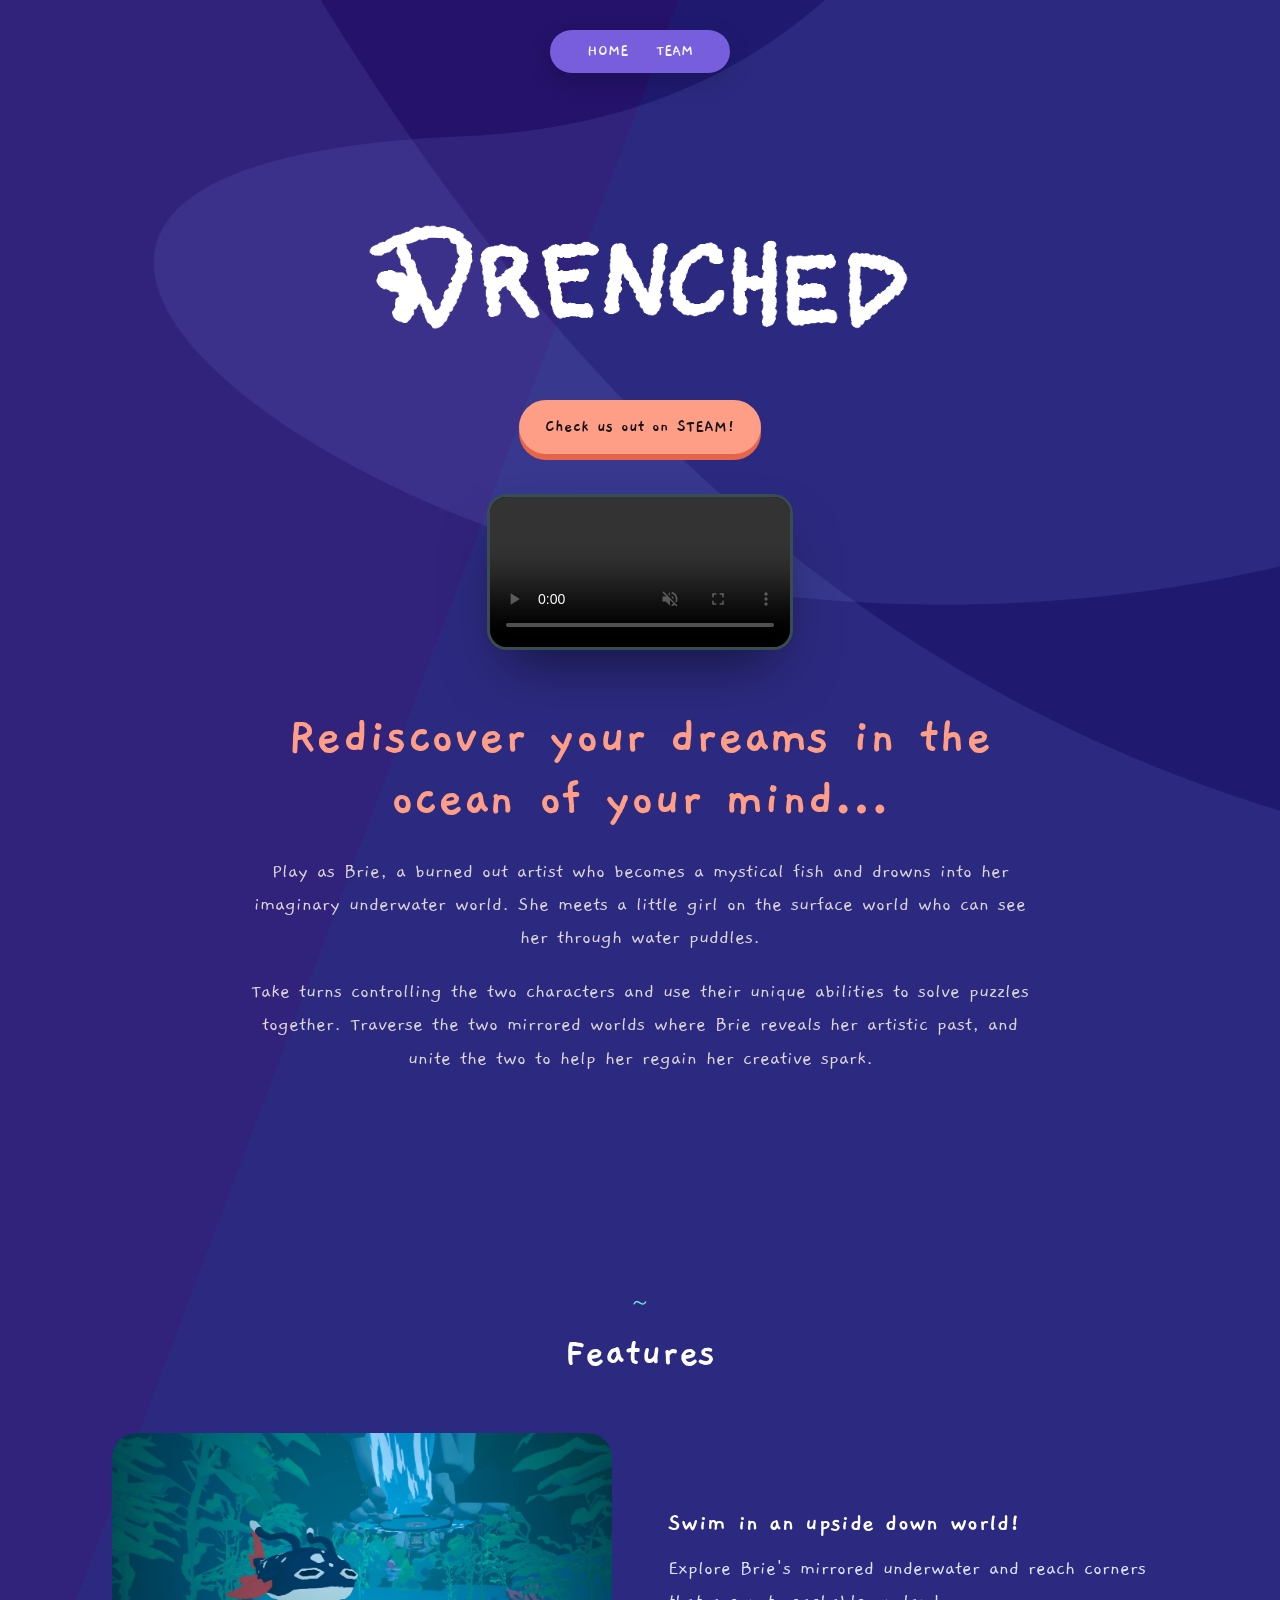
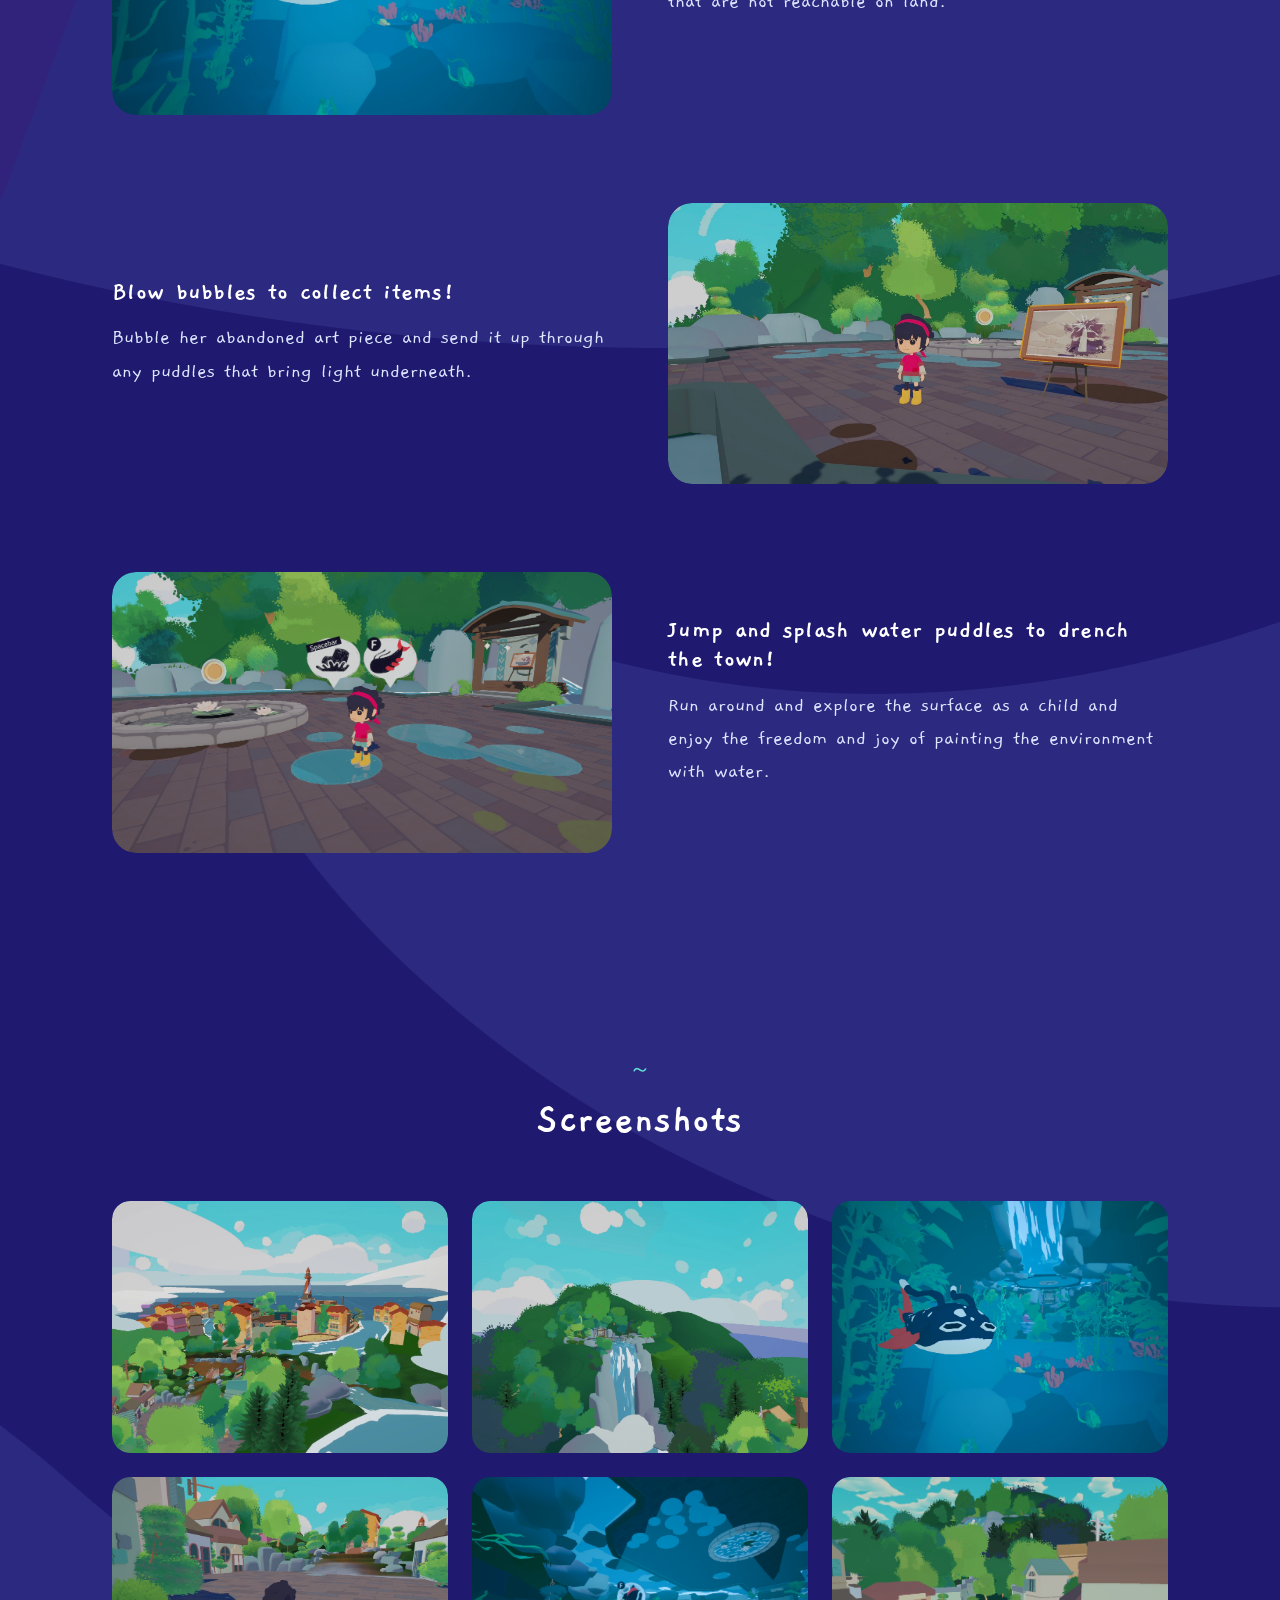
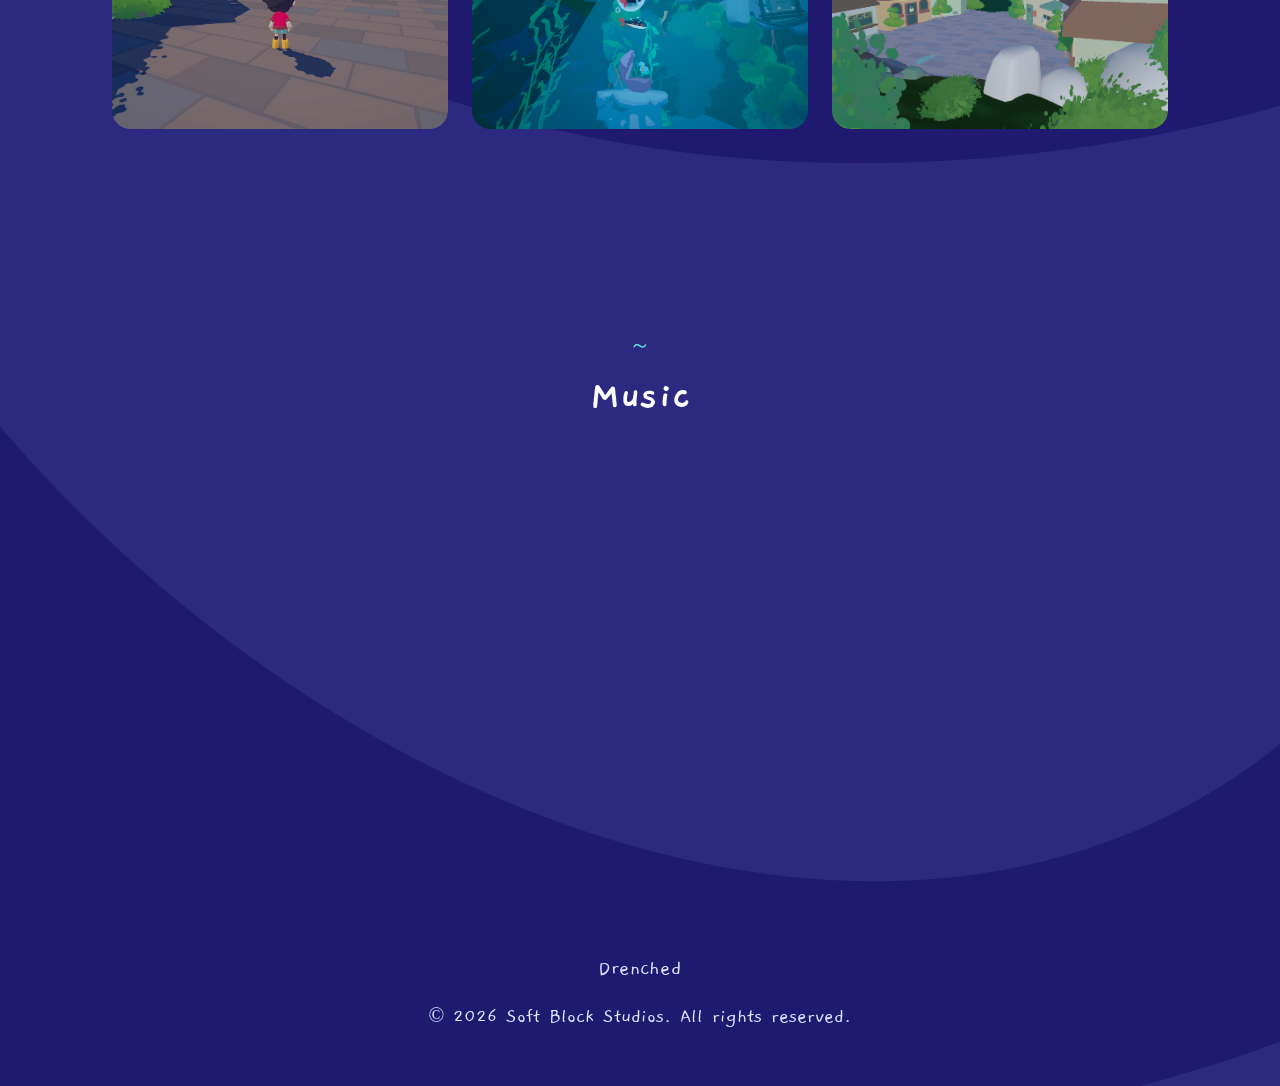
==== index.html @ eaff07c7 "website_content" ====
<!DOCTYPE html>
<html lang="en">
<head>
<meta charset="UTF-8">
<meta name="viewport" content="width=device-width, initial-scale=1.0">
<title>Drenched — Rediscover your dreams<br>in the ocean of your mind</title>
<meta name="description" content="Play as Brie, a burned out artist who becomes a mystical fish and drowns into her imaginary underwater world.">
<link rel="preconnect" href="https://fonts.googleapis.com">
<link rel="preconnect" href="https://fonts.gstatic.com" crossorigin>
<link href="https://fonts.googleapis.com/css2?family=Gaegu:wght@400;700&display=swap" rel="stylesheet">
<link rel="stylesheet" href="styles.css">

</head>
<body>

<nav class="nav">
  <div class="wrap">
    <ul class="nav-links">
      <li><a href="#top">HOME</a></li>
      <li><a href="meet-the-team.html">TEAM</a></li>
    </ul>
  </div>
</nav>

<header class="hero" id="top">

  <div class="wrap">
    <div class="hero-logo-wrap">
      <img class="hero-logo" src="img/HiResTitle.PNG" alt="Drenched game logo">
    </div>
    <div class="wishlist-banner">
      <a href="https://store.steampowered.com/app/4597820/DRENCHED/" target="_blank" rel="noopener">Check us out on STEAM!</a>
      <!-- ^ replace href with your real Steam page link -->
    </div>

    <div class="hero-video">
      <div class="ratio">
      <video width="640" height="360" controls autoplay muted loop playsinline>
  <source src="assets/Drenched_Release Trailer.mp4" type="video/mp4">
  Your browser does not support the video tag.
</video>
      </div>
    </div>

    <div class="hero-copy reveal">
      <h1>Rediscover your dreams in the ocean of your mind…</h1>
      <p>Play as Brie, a burned out artist who becomes a mystical fish and drowns into her imaginary underwater world. She meets a little girl on the surface world who can see her through water puddles.</p>
      <p>Take turns controlling the two characters and use their unique abilities to solve puzzles together. Traverse the two mirrored worlds where Brie reveals her artistic past, and unite the two to help her regain her creative spark.</p>
    </div>
  </div>

<section class="section" id="features">
  <div class="wrap">
    <div class="section-head reveal">
      <span class="eyebrow">～</span>
      <h2>Features</h2>
    </div>

    <div class="feature-row reveal">
      <div class="feature-media">
        <div class="img-placeholder">
          <img class="ph-inner" src="Website Materials-20260719T050109Z-1-001/Website Materials/In game screenshots/4.png" alt="Feature image">
        </div>
      </div>
      <div class="feature-copy">
        <h3>Swim in an upside down world!</h3>
        <p>Explore Brie's mirrored underwater and reach corners that are not reachable on land.</p>
      </div>
    </div>

    <div class="feature-row reverse reveal">
      <div class="feature-media">
        <div class="img-placeholder">
          <img class="ph-inner" src="Website Materials-20260719T050109Z-1-001/Website Materials/In game screenshots/9.jpg" alt="Feature image">
        </div>
      </div>
      <div class="feature-copy">
        <h3>Blow bubbles to collect items!</h3>
        <p>Bubble her abandoned art piece and send it up through any puddles that bring light underneath.</p>
      </div>
    </div>

    <div class="feature-row reveal">
      <div class="feature-media">
        <div class="img-placeholder">
 <img class="ph-inner" src="Website Materials-20260719T050109Z-1-001/Website Materials/In game screenshots/1.png" alt="Feature image">        </div>
      </div>
      <div class="feature-copy">
        <h3>Jump and splash water puddles to drench the town!</h3>
        <p>Run around and explore the surface as a child and enjoy the freedom and joy of painting the environment with water.</p>
      </div>
    </div>
  </div>
</section>

<section class="section" id="screenshots">
  <div class="wrap">
    <div class="section-head reveal">
      <span class="eyebrow">～</span>
      <h2>Screenshots</h2>
    </div>
    <div class="screens-grid reveal">
      <div class="img-placeholder"><img class="ph-inner gallery-image" src="Website Materials-20260719T050109Z-1-001/Website Materials/In game screenshots/2.png" alt="Screenshot 2"></div>
      <div class="img-placeholder"><img class="ph-inner gallery-image" src="Website Materials-20260719T050109Z-1-001/Website Materials/In game screenshots/3.png" alt="Screenshot 3"></div>
      <div class="img-placeholder"><img class="ph-inner gallery-image" src="Website Materials-20260719T050109Z-1-001/Website Materials/In game screenshots/4.png" alt="Screenshot 4"></div>
      <div class="img-placeholder"><img class="ph-inner gallery-image" src="Website Materials-20260719T050109Z-1-001/Website Materials/In game screenshots/5.png" alt="Screenshot 5"></div>
      <div class="img-placeholder"><img class="ph-inner gallery-image" src="Website Materials-20260719T050109Z-1-001/Website Materials/In game screenshots/6.png" alt="Screenshot 6"></div>
      <div class="img-placeholder"><img class="ph-inner gallery-image" src="Website Materials-20260719T050109Z-1-001/Website Materials/In game screenshots/7.png" alt="Screenshot 7"></div>
    </div>
  </div>
</section>

<div class="lightbox" id="imageLightbox" aria-hidden="true">
  <button class="lightbox-close" type="button" aria-label="Close image">×</button>
  <img class="lightbox-image" src="" alt="Expanded screenshot">
</div>

<section class="section" id="soundtrack">
  <div class="wrap">
    <div class="section-head reveal">
      <span class="eyebrow">～</span>
      <h2>Music</h2>
    </div>
    <div class="soundtrack-panel reveal">
      <div class="img-placeholder square">
        <div class="ph-inner"><img src="Website Materials-20260719T050109Z-1-001/Website Materials/stickerpack/IMG_7873.png" alt="Album cover"><span class="big"></span>Album art, 1000×1000</div>
      </div>
      <div class="soundtrack-copy">
        <h2>CHECK OUT OUR SOUNDTRACK!</h2>
        <a class="spotify-btn" href="https://open.spotify.com/album/168zJeSKOXk22PuMusJSa4?si=m4JNabL_SpmZz2RS5-eA0Q" target="_blank" rel="noopener">▶ Listen on Spotify</a>
        <!-- replace href with your real Spotify/Bandcamp link -->
      </div>
    </div>
  </div>
</section>

<!-- <section class="section" id="updates">
  <div class="wrap">
    <div class="section-head reveal">
      <span class="eyebrow">～</span>
      <h2>Updates &amp; DLC</h2>
    </div>
    <div class="updates-empty reveal">
      <span class="display">More to come!</span>
      No additional content has been announced yet — check back here for DLC news and updates as they're released.
    </div>
  </div>
</section> -->

<footer>
  <div class="wrap">
    <span class="nav-logo">Drenched</span>
    <p>© <span id="year"></span> Soft Block Studios. All rights reserved.</p>
  </div>
</footer>

<script>
document.getElementById('year').textContent = new Date().getFullYear();

const nav = document.querySelector('.nav');
const updateNavOpacity = () => {
  if (!nav) return;
  nav.classList.toggle('is-scrolled', window.scrollY > 0);
};

updateNavOpacity();
window.addEventListener('scroll', updateNavOpacity, { passive: true });

const revealEls = document.querySelectorAll('.reveal');
const io = new IntersectionObserver((entries) => {
  entries.forEach(entry => {
    if (entry.isIntersecting) {
      entry.target.classList.add('is-visible');
      io.unobserve(entry.target);
    }
  });
}, { threshold: 0.15 });
revealEls.forEach(el => io.observe(el));

const galleryImages = document.querySelectorAll('.gallery-image');
const lightbox = document.getElementById('imageLightbox');
const lightboxImage = document.querySelector('.lightbox-image');
const closeButton = document.querySelector('.lightbox-close');

const openLightbox = (src, alt) => {
  if (!lightbox || !lightboxImage) return;
  lightboxImage.src = src;
  lightboxImage.alt = alt;
  lightbox.classList.add('is-open');
  lightbox.setAttribute('aria-hidden', 'false');
};

const closeLightbox = () => {
  if (!lightbox || !lightboxImage) return;
  lightbox.classList.remove('is-open');
  lightbox.setAttribute('aria-hidden', 'true');
  lightboxImage.src = '';
};

galleryImages.forEach((image) => {
  image.addEventListener('click', () => openLightbox(image.src, image.alt));
});

closeButton?.addEventListener('click', closeLightbox);
lightbox?.addEventListener('click', (event) => {
  if (event.target === lightbox) closeLightbox();
});
document.addEventListener('keydown', (event) => {
  if (event.key === 'Escape' && lightbox?.classList.contains('is-open')) {
    closeLightbox();
  }
});
</script>

</body>
</html>
---- styles.css ----
:root {
  --bg: #25126A;
  --ink: #F7F5FF;
  --deep: #FFFFFF;
  --teal: #67E2D7;
  --aqua-light: #C6E9E4;
  --foam: #25126A;
  --coral: #ff9e86;
  --coral-dark: #E5644A;
  --muted: #DCE6FF;
  --panel: rgba(255, 255, 255, 0.08);
  --font-display: 'Gaegu', cursive;
  --font-body: 'Gaegu', cursive;
  --max-w: 1120px;
}

* { box-sizing: border-box; }
html { scroll-behavior: smooth; }
body {
  margin: 0;
  background-color: var(--bg);
  background-image: url('img/drenched_bg.png');
  background-repeat: no-repeat;
  background-position: center -1095px;
  background-size: auto;
  background-attachment: scroll;
  color: var(--ink);
  font-family: var(--font-body);
  font-size: 18px;
  line-height: 1.6;
  overflow-x: hidden;
}
h1, h2, h3, .display {
  font-family: var(--font-display);
  font-weight: 700;
  line-height: 1.15;
  margin: 0;
  letter-spacing: 0.3px;
  color: var(--coral);
}
p {
  font-family: var(--font-body);
  font-size: 1.3rem;
  font-weight: 400;
  margin: 0 0 1em;
}
a { color: inherit; }
img { max-width: 100%; display: block; }
.wrap {
  max-width: var(--max-w);
  margin: 0 auto;
  padding: 0 32px;
}
.eyebrow {
  display: inline-flex;
  align-items: center;
  gap: 8px;
  font-family: var(--font-display);
  font-size: 1.4rem;
  color: var(--teal);
  margin-bottom: 8px;
}
.eyebrow svg { width: 22px; height: 22px; }

a:focus-visible, button:focus-visible {
  outline: 3px solid var(--coral);
  outline-offset: 3px;
}

.nav {
  position: sticky;
  top: 0;
  z-index: 50;
  padding-top: 30px;
  padding-bottom: 12px;
  opacity: 1;
  transition: opacity 0.2s ease;
}
.nav .wrap {
  width: fit-content;
  max-width: 30%;
  min-width: 180px;
  display: flex;
  align-items: center;
  justify-content: center;
  padding: 8px 35px;
  background: rgba(136, 107, 240, 0.85);
  backdrop-filter: blur(6px);
  border-radius: 999px;
  box-shadow: 0 8px 24px rgba(0, 0, 0, 0.18);
  margin: 0 auto;
  transition: opacity 0.2s ease;
}
.nav:hover,
.nav:focus-within,
.nav .wrap:hover,
.nav .wrap:focus-within,
.nav.is-scrolled:hover,
.nav.is-scrolled:focus-within,
.nav.is-scrolled:hover .wrap,
.nav.is-scrolled:focus-within .wrap {
  opacity: 1;
}
.nav.is-scrolled {
  opacity: 0.5;
}
.nav.is-scrolled .wrap {
  opacity: 0.5;
}
@media (min-width: 1200px) {
  .nav {
    padding-top: 30px;
  }
}
.nav-logo {
  font-family: var(--font-display);
  font-size: 1.6rem;
  color: var(--deep);
  text-decoration: none;
}
.nav-links {
  display: flex;
  gap: 28px;
  list-style: none;
  margin: 0;
  padding: 0;
  font-size: 1.05rem;
  font-weight: 700;
}
.nav-links a { text-decoration: none; color: var(--ink); position: relative; font-weight: 700; }
.nav-links a::after {
  content: '';
  position: absolute;
  left: 0; right: 0; bottom: -4px;
  height: 2px;
  background: var(--coral);
  transform: scaleX(0);
  transform-origin: left;
  transition: transform 0.25s ease;
}
.nav-links a:hover::after { transform: scaleX(1); }

.hero {
  position: relative;
  background: radial-gradient(120% 100% at 50% 0%, #3a1f79 0%, #1b0f4d 55%, var(--bg) 100%);
  color: var(--foam);
  padding: 64px 0 0;
  overflow: hidden;
}
.hero-logo-wrap {
  display: flex;
  justify-content: center;
  margin-bottom: 24px;
}
.hero-logo {
  display: block;
  width: 52vw;
  max-width: 624px;
  height: auto;
}
.wishlist-banner {
  display: flex;
  justify-content: center;
  margin-bottom: 40px;
}
.wishlist-banner a {
  display: inline-flex;
  align-items: center;
  gap: 10px;
  background: var(--coral);
  color: #17141A;
  font-family: var(--font-display);
  font-size: 1.15rem;
  font-weight: 700;
  text-decoration: none;
  padding: 12px 26px;
  border-radius: 999px;
  box-shadow: 0 6px 0 var(--coral-dark);
  transition: transform 0.15s ease, box-shadow 0.15s ease;
}
.wishlist-banner a:hover {
  transform: translateY(2px);
  box-shadow: 0 4px 0 var(--coral-dark);
}
.hero-video {
  width: fit-content;
  max-width: 100%;
  margin: 0 auto;
  border-radius: 20px;
  overflow: hidden;
  box-shadow: 0 30px 60px -20px rgba(0,0,0,0.55);
  border: 3px solid rgba(198,233,228,0.25);
  background: #06181d;
}
.hero-video .ratio {
  position: static;
  width: auto;
  max-width: 100%;
  padding-top: 0;
  background: transparent;
}
.hero-video video {
  display: block;
  width: auto;
  max-width: 100%;
  height: auto;
  background: #06181d;
}
.hero-video iframe {
  position: absolute; inset: 0; width: 100%; height: 100%; border: 0;
}
.hero-copy {
  max-width: 780px;
  margin: 56px auto 0;
  text-align: center;
  padding-bottom: 90px;
}
.hero-copy h1 {
  font-size: clamp(2.1rem, 5vw, 3.4rem);
  color: var(--coral);
  margin-bottom: 24px;
}
.hero-copy p { color: rgba(251,245,233,0.85); font-size: 1.3rem; }

.wave-divider { display: block; width: 100%; line-height: 0; }
.wave-divider svg { width: 100%; height: 90px; display: block; }

.section { padding: 100px 0; position: relative; background: transparent; }
.section-head { text-align: center; margin-bottom: 56px; }
.section-head h2 {
  font-size: clamp(1.9rem, 4vw, 2.6rem);
  color: var(--deep);
}

/* Make hero and other sections follow the same layout as .section */
.hero {
  background: transparent;
  color: var(--deep);
  padding: 100px 0 0;
}

#screenshots,
#soundtrack,
#updates {
  background: transparent;
  color: var(--deep);
}

.feature-row {
  display: grid;
  grid-template-columns: 1fr 1fr;
  gap: 56px;
  align-items: center;
  margin-bottom: 88px;
}
.feature-row:last-child { margin-bottom: 0; }
.feature-row.reverse .feature-media { order: 2; }
.feature-row.reverse .feature-copy { order: 1; }
.feature-copy h3 {
  font-size: 1.6rem;
  color: var(--deep);
  margin-bottom: 14px;
}
.feature-copy p { color: var(--muted); }

.img-placeholder {
  position: relative;
  border: 0;
  border-radius: 24px;
  background: transparent;
  aspect-ratio: 16 / 9;
  display: flex;
  align-items: center;
  justify-content: center;
  text-align: center;
  color: var(--teal);
  font-size: 0.95rem;
  padding: 0;
  overflow: hidden;
}
.img-placeholder > .ph-inner {
  display: block;
  width: 100%;
  height: 100%;
  object-fit: cover;
  object-position: center;
  padding: 0;
  border-radius: inherit;
}
.img-placeholder .ph-inner span.big {
  display: block;
  font-family: var(--font-display);
  font-size: 1.2rem;
  color: var(--deep);
  margin-bottom: 6px;
}
.img-placeholder.square { aspect-ratio: 1 / 1; }

.screens-grid {
  display: grid;
  grid-template-columns: repeat(3, minmax(0, 1fr));
  gap: 24px;
  width: min(100%, 1100px);
  margin: 0 auto;
  justify-items: center;
}
.screens-grid .img-placeholder {
  border-radius: 18px;
  width: 100%;
  aspect-ratio: 4 / 3;
  cursor: pointer;
}
.screens-grid .img-placeholder:nth-child(3n+2) { aspect-ratio: 4 / 3; }
.screens-grid .img-placeholder:hover .ph-inner {
  transform: scale(1.02);
}
.screens-grid .ph-inner {
  transition: transform 0.2s ease;
  cursor: pointer;
}

.lightbox {
  position: fixed;
  inset: 0;
  display: flex;
  align-items: center;
  justify-content: center;
  background: rgba(8, 7, 17, 0.85);
  opacity: 0;
  pointer-events: none;
  transition: opacity 0.2s ease;
  z-index: 200;
}
.lightbox.is-open {
  opacity: 1;
  pointer-events: auto;
}
.lightbox-image {
  max-width: min(92vw, 1200px);
  max-height: 90vh;
  width: auto;
  height: auto;
  border-radius: 18px;
  box-shadow: 0 30px 80px rgba(0,0,0,0.35);
  object-fit: contain;
}
.lightbox-close {
  position: absolute;
  top: 20px;
  right: 22px;
  border: 0;
  background: rgba(255,255,255,0.15);
  color: var(--deep);
  width: 42px;
  height: 42px;
  border-radius: 50%;
  font-size: 2rem;
  cursor: pointer;
}

.soundtrack {
  background: linear-gradient(180deg, rgba(20, 13, 58, 0.98), rgba(10, 8, 29, 0.98));
  color: var(--foam);
}
.soundtrack .section-head h2 { color: var(--foam); }
.soundtrack-panel {
  display: grid;
  grid-template-columns: 300px 1fr;
  gap: 40px;
  align-items: center;
  background: rgba(255,255,255,0.06);
  border: 1px solid rgba(255,255,255,0.15);
  border-radius: 24px;
  padding: 8px 32px 16px;
  max-width: 860px;
  margin: 0 auto;
}
.soundtrack-panel .img-placeholder {
  width: 100%;
  max-width: 300px;
  aspect-ratio: 1/1;
  border: 0;
  color: var(--aqua-light);
  background: transparent;
  box-shadow: none;
  display: flex;
  align-items: center;
  justify-content: center;
  overflow: hidden;
  margin: 0 auto;
}
.soundtrack-panel .img-placeholder img {
  display: block;
  width: 110%;
  height: 110%;
  max-width: 110%;
  max-height: 110%;
  object-fit: contain;
  object-position: center;
  border-radius: 18px;
  background: transparent;
  animation: album-spin 18s linear infinite;
  transform-origin: center center;
}
@keyframes album-spin {
  from { transform: rotate(0deg); }
  to { transform: rotate(360deg); }
}
.soundtrack-copy p { color: rgba(251,245,233,0.85); margin-bottom: 18px; }
.soundtrack-copy {
  display: flex;
  flex-direction: column;
  gap: 45px;
}
.spotify-btn {
  display: inline-flex;
  align-items: center;
  justify-content: center;
  gap: 8px;
  background: var(--teal);
  color: var(--foam);
  text-decoration: none;
  padding: 10px 18px;
  border-radius: 999px;
  font-family: var(--font-display);
  font-size: 1rem;
  line-height: 1.2;
  width: fit-content;
  min-width: 0;
}

.updates-empty {
  max-width: 560px;
  margin: 0 auto;
  text-align: center;
  border: 2px dashed rgba(103,226,215,0.4);
  border-radius: 24px;
  padding: 48px 32px;
  color: var(--muted);
  background: rgba(255,255,255,0.04);
}
.updates-empty .display { font-size: 1.4rem; color: var(--deep); display: block; margin-bottom: 10px; }

footer {
  background: transparent;
  color: var(--muted);
  padding: 48px 0 32px;
  text-align: center;
  font-size: 0.95rem;
}
footer .nav-logo { color: var(--muted); display: block; margin-bottom: 14px; font-size: 1.4rem; }
footer .nav-links { justify-content: center; margin-bottom: 18px; color: var(--muted); }
footer .nav-links a { color: var(--muted); }

.reveal {
  opacity: 0;
  transform: translateY(24px);
  transition: opacity 0.7s ease, transform 0.7s ease;
}
.reveal.is-visible { opacity: 1; transform: translateY(0); }

.team-page {
  background-color: var(--bg);
  background-image: url('img/drenched_bg.png');
  background-repeat: no-repeat;
  background-position: center -1095px;
  background-size: auto;
  color: var(--deep);
  min-height: 100vh;
  overflow-x: hidden;
  position: relative;
}
.crew-fish-scene {
  position: fixed;
  inset: 0;
  z-index: 0;
  pointer-events: none;
  overflow: hidden;
}
.crew-fish {
  position: absolute;
  left: 50%;
  bottom: 0;
  width: clamp(64px, 7vw, 120px);
  height: auto;
  opacity: 0;
  filter: drop-shadow(0 20px 20px rgba(0, 0, 0, 0.2));
  transform-origin: center;
  will-change: transform, opacity;
}
.fish-01, .fish-02, .fish-03, .fish-04, .fish-05, .fish-06,
.fish-07, .fish-08, .fish-09, .fish-10, .fish-11, .fish-12,
.fish-13, .fish-14, .fish-15, .fish-16, .fish-17, .fish-18,
.fish-19, .fish-20, .fish-21, .fish-22, .fish-23, .fish-24,
.fish-25, .fish-26, .fish-27, .fish-28, .fish-29, .fish-30,
.fish-31, .fish-32 {
  width: clamp(54px, 5vw, 110px);
  opacity: 0;
}
.fish-01 { left: 4%; }
.fish-02 { left: 12%; }
.fish-03 { left: 17%; }
.fish-04 { left: 24%; }
.fish-05 { left: 31%; }
.fish-06 { left: 38%; }
.fish-07 { left: 45%; }
.fish-08 { left: 52%; }
.fish-09 { left: 59%; }
.fish-10 { left: 66%; }
.fish-11 { left: 73%; }
.fish-12 { left: 80%; }
.fish-13 { left: 87%; }
.fish-14 { left: 92%; }
.fish-15 { left: 6%; }
.fish-16 { left: 19%; }
.fish-17 { left: 27%; }
.fish-18 { left: 36%; }
.fish-19 { left: 49%; }
.fish-20 { left: 63%; }
.fish-21 { left: 76%; }
.fish-22 { left: 88%; }
.fish-23 { left: 9%; }
.fish-24 { left: 21%; }
.fish-25 { left: 35%; }
.fish-26 { left: 51%; }
.fish-27 { left: 67%; }
.fish-28 { left: 82%; }
.fish-29 { left: 94%; }
.fish-30 { left: 11%; }
.fish-31 { left: 43%; }
.fish-32 { left: 73%; }
.team-main {
  position: relative;
  z-index: 1;
  text-align: center;
  padding-top: 46px;
  padding-bottom: 80px;
  max-width: 1380px;
  width: min(1380px, calc(100% - 48px));
}
.team-title {
  font-family: var(--font-display);
  font-size: 3.2rem;
  line-height: 1.1;
  margin: 0 0 15vh;
  color: var(--deep);
  font-weight: 400;
  letter-spacing: 0.03em;
}
.team-director {
  margin-bottom: 36px;
}
.team-role-label,
.team-name-block,
.team-name,
.team-role {
  font-family: var(--font-display);
  line-height: 1.2;
  margin: 0;
  font-weight: 400;
}
.team-role-label {
  font-size: calc(1.3rem * 1.3 * 1.2);
  color: var(--coral);
  margin-bottom: 7vh;
  font-weight: 700;
}
.team-name-block {
  font-size: 1.8rem;
  color: var(--deep);
}
.team-list {
  width: min(1200px, 100%);
  margin: 0 auto;
  display: grid;
  grid-template-columns: minmax(260px, 1.3fr) minmax(420px, 2.4fr);
  gap: 28px;
  align-items: start;
}
.team-list:has(.team-name-column:only-child) {
  grid-template-columns: 1fr;
}
.team-name-column,
.team-role-column {
  display: flex;
  flex-direction: column;
  gap: 14px;
}
.team-name-column {
  align-items: flex-start;
  text-align: left;
}
.team-name-column:only-child {
  width: min(100%, 720px);
  margin: 0 auto;
  align-items: center;
  text-align: center;
}
.team-role-column {
  align-items: flex-end;
  text-align: right;
}
.team-name,
.team-role {
  font-size: 1.65rem;
  overflow-wrap: anywhere;
  word-break: break-word;
}
.team-name { color: var(--deep); }
.team-role { color: rgba(255,255,255,0.9); }
.team-section {
  width: min(900px, 100%);
  margin: 0 auto 15vh;
}
@media (max-width: 900px) {
  .team-main {
    width: min(100%, calc(100% - 28px));
    padding-top: 26px;
  }
  .team-title {
    font-size: clamp(2.2rem, 9vw, 3rem);
    margin-bottom: 8vh;
  }
  .team-section {
    width: min(100%, 720px);
    margin: 0 auto 10vh;
  }
  .team-role-label {
    font-size: clamp(1.25rem, 4vw, 1.8rem);
    margin-bottom: 4vh;
  }
  .team-list {
    grid-template-columns: minmax(150px, 0.95fr) minmax(150px, 1.35fr);
    gap: 12px;
    width: 100%;
  }
  .team-name-column,
  .team-role-column {
    align-items: center;
    text-align: center;
  }
  .team-name,
  .team-role {
    font-size: clamp(0.92rem, 2.6vw, 1.22rem);
    text-align: center;
  }
}
@media (max-width: 560px) {
  .team-main {
    width: min(100%, calc(100% - 20px));
  }
  .team-title {
    margin-bottom: 6vh;
  }
  .team-role-label {
    margin-bottom: 3vh;
  }
  .team-list {
    grid-template-columns: minmax(120px, 0.9fr) minmax(120px, 1.1fr);
    gap: 10px;
  }
  .team-name-column,
  .team-role-column {
    gap: 10px;
  }
}
.team-grid {
  display: grid;
  grid-template-columns: repeat(3, 1fr);
  gap: 32px;
  margin-top: 56px;
}
.card { text-align: center; }
.avatar {
  border: 2px dashed rgba(103,226,215,0.55);
  border-radius: 50%;
  aspect-ratio: 1/1;
  display: flex;
  align-items: center;
  justify-content: center;
  color: var(--teal);
  font-size: 0.9rem;
  margin: 0 auto 14px;
  background: linear-gradient(135deg, rgba(103,226,215,0.16), rgba(255,255,255,0.08));
}
.card h3 {
  font-family: var(--font-display);
  color: var(--deep);
  margin: 0 0 4px;
  font-weight: 400;
}
.card p {
  color: var(--muted);
  font-size: 0.95rem;
  margin: 0;
}

@media (prefers-reduced-motion: reduce) {
  .reveal { opacity: 1; transform: none; transition: none; }
  html { scroll-behavior: auto; }
}

@media (max-width: 860px) {
  .feature-row, .feature-row.reverse { grid-template-columns: 1fr; }
  .feature-row.reverse .feature-media,
  .feature-row.reverse .feature-copy { order: initial; }
  .screens-grid { grid-template-columns: repeat(2, 1fr); }
  .soundtrack-panel { grid-template-columns: 1fr; text-align: center; }
  .nav-links { gap: 16px; font-size: 0.95rem; }
}
@media (max-width: 700px) {
  .team-grid { grid-template-columns: 1fr; }
}
@media (max-width: 520px) {
  .screens-grid { grid-template-columns: 1fr; }
  .section { padding: 64px 0; }
}
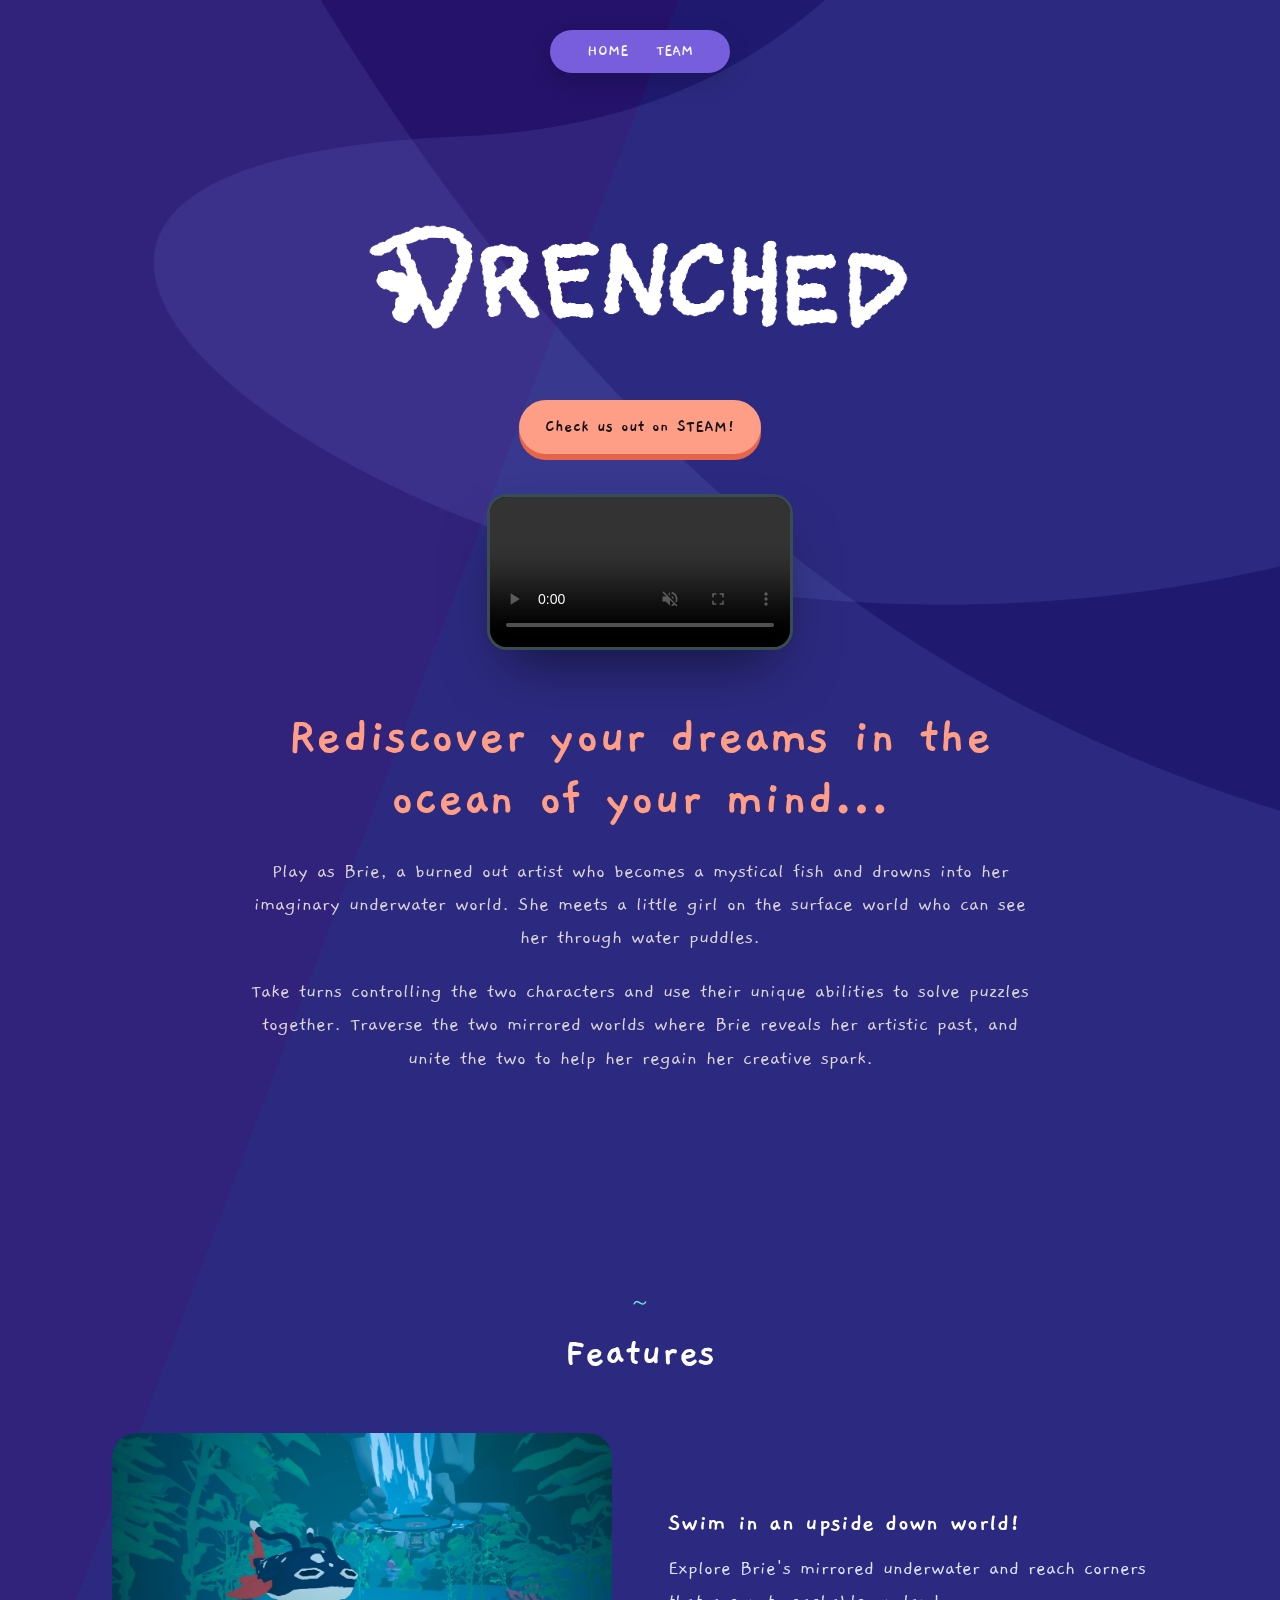
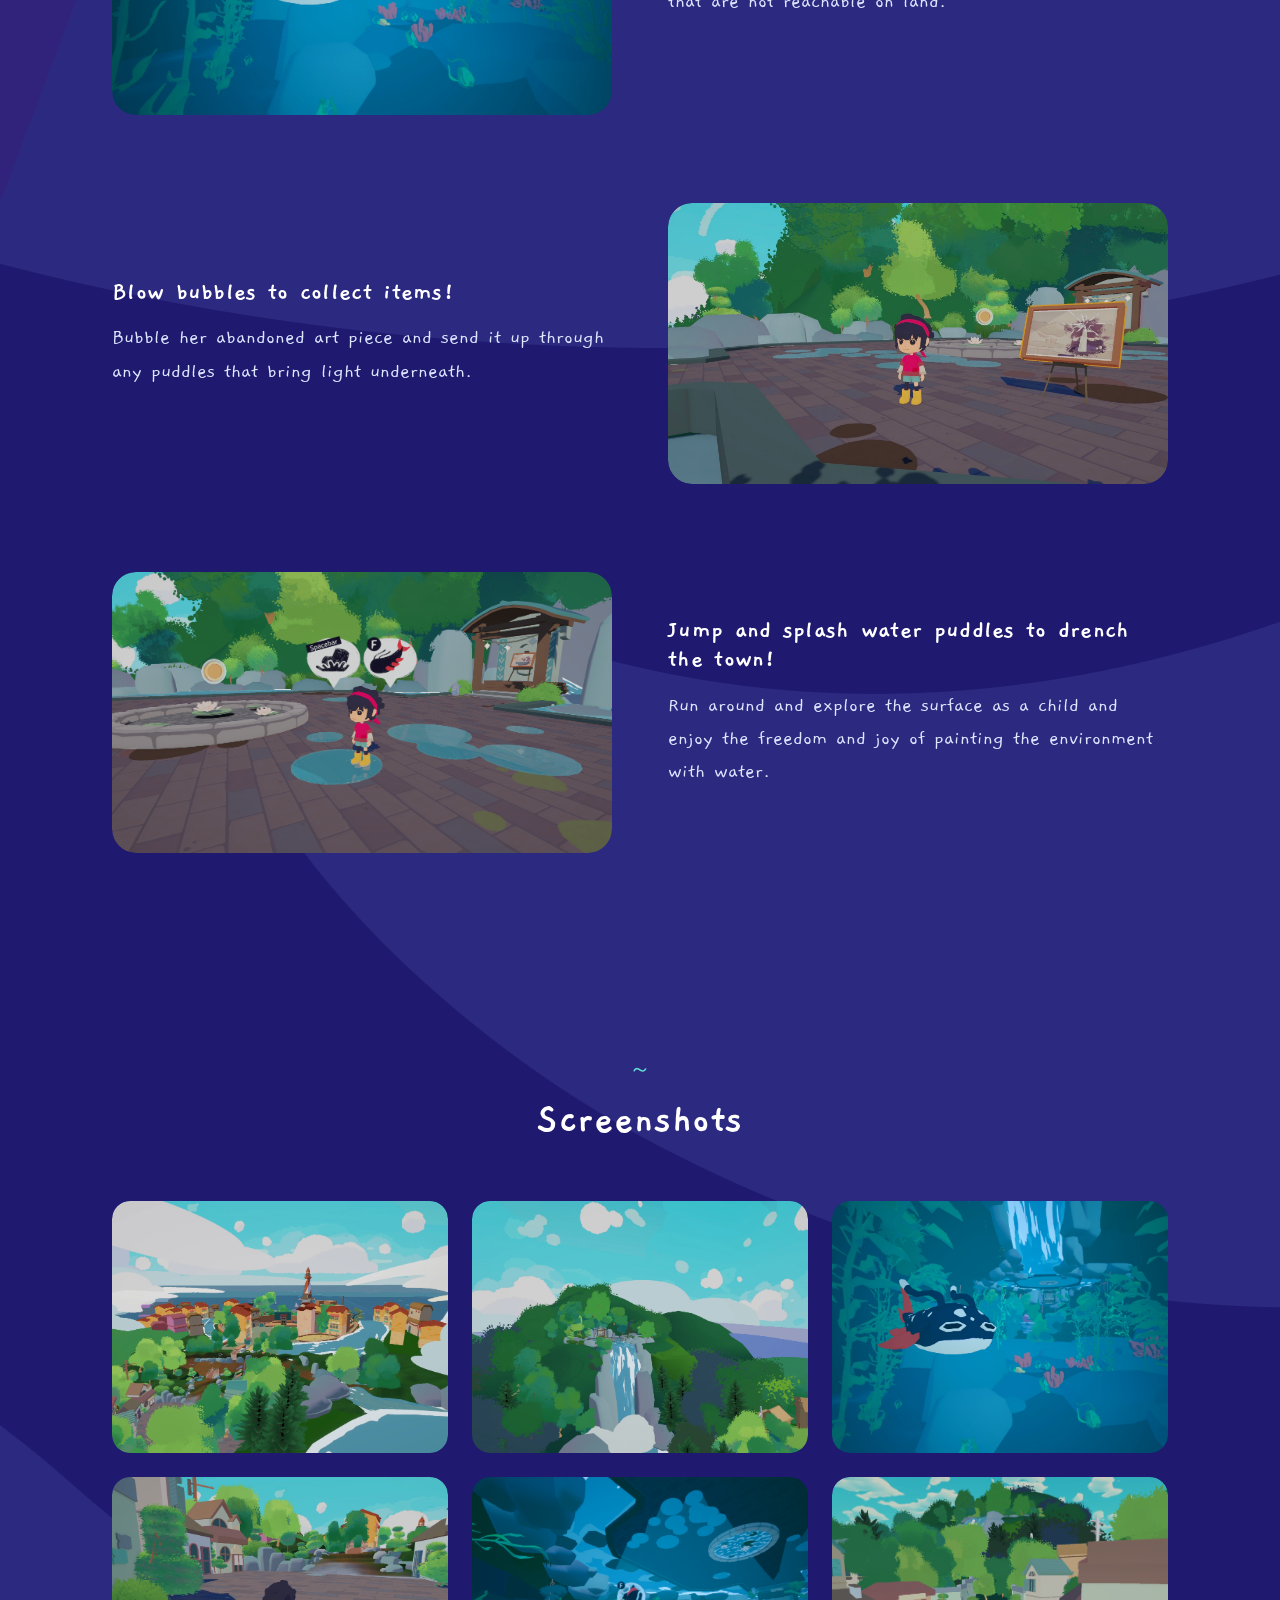
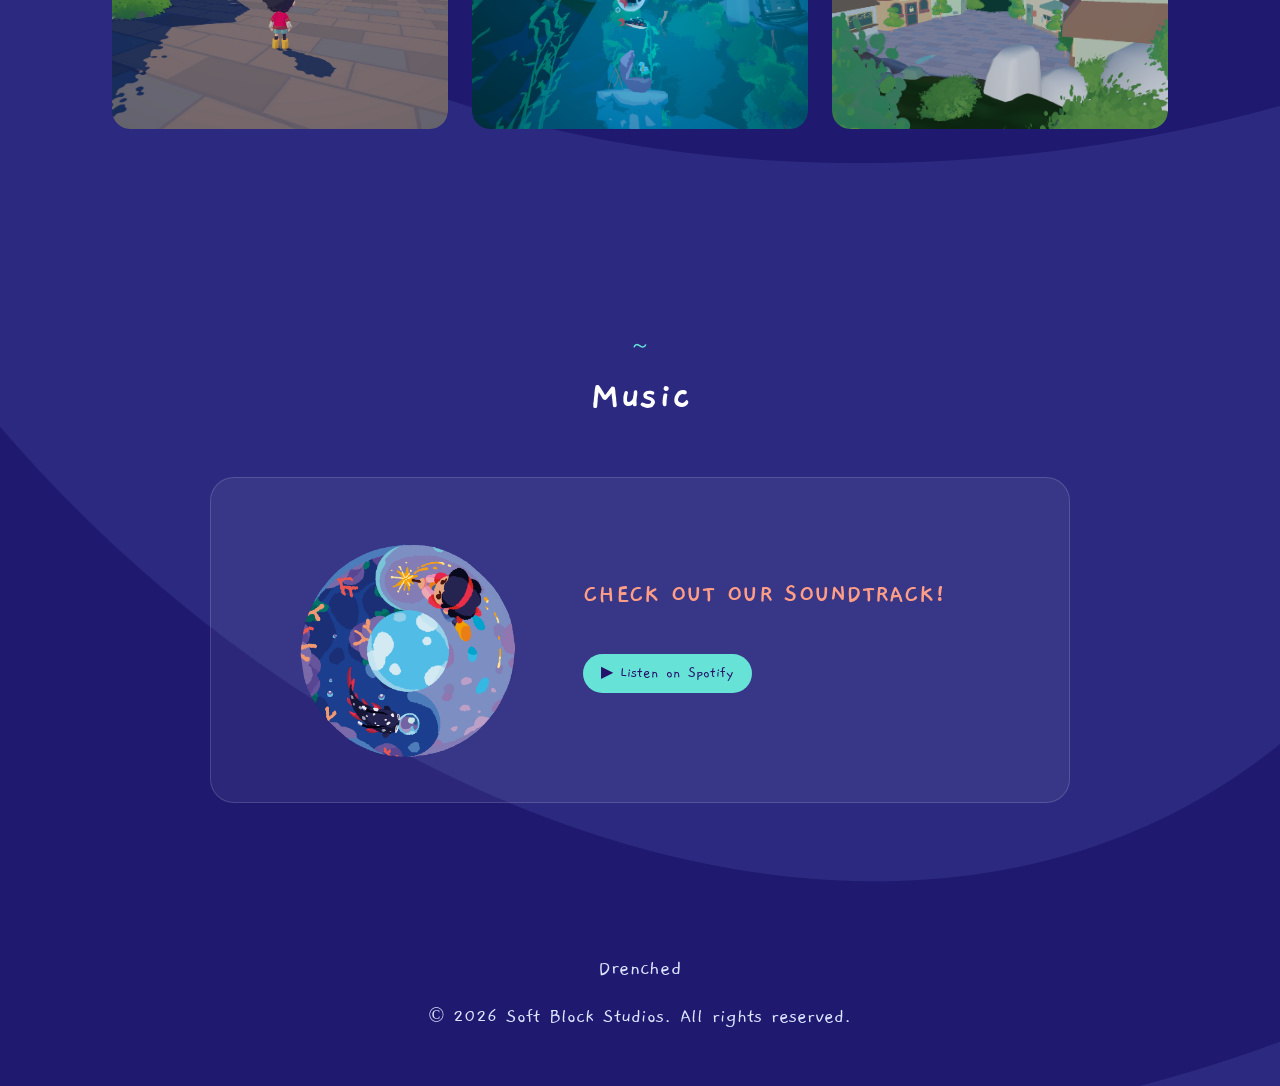
==== commit faad4723: "Update index.html" ====
--- a/index.html
+++ b/index.html
@@ -123,7 +123,7 @@
     </div>
     <div class="soundtrack-panel reveal">
       <div class="img-placeholder square">
-        <div class="ph-inner"><img src="Website Materials-20260719T050109Z-1-001/Website Materials/stickerpack/IMG_7873.png" alt="Album cover"><span class="big"></span>Album art, 1000×1000</div>
+        <div class="ph-inner"><img src="Website Materials-20260719T050109Z-1-001\Website Materials\stickerpack\IMG_7873.PNG" alt="Album cover"><span class="big"></span>Album art, 1000×1000</div>
       </div>
       <div class="soundtrack-copy">
         <h2>CHECK OUT OUR SOUNDTRACK!</h2>
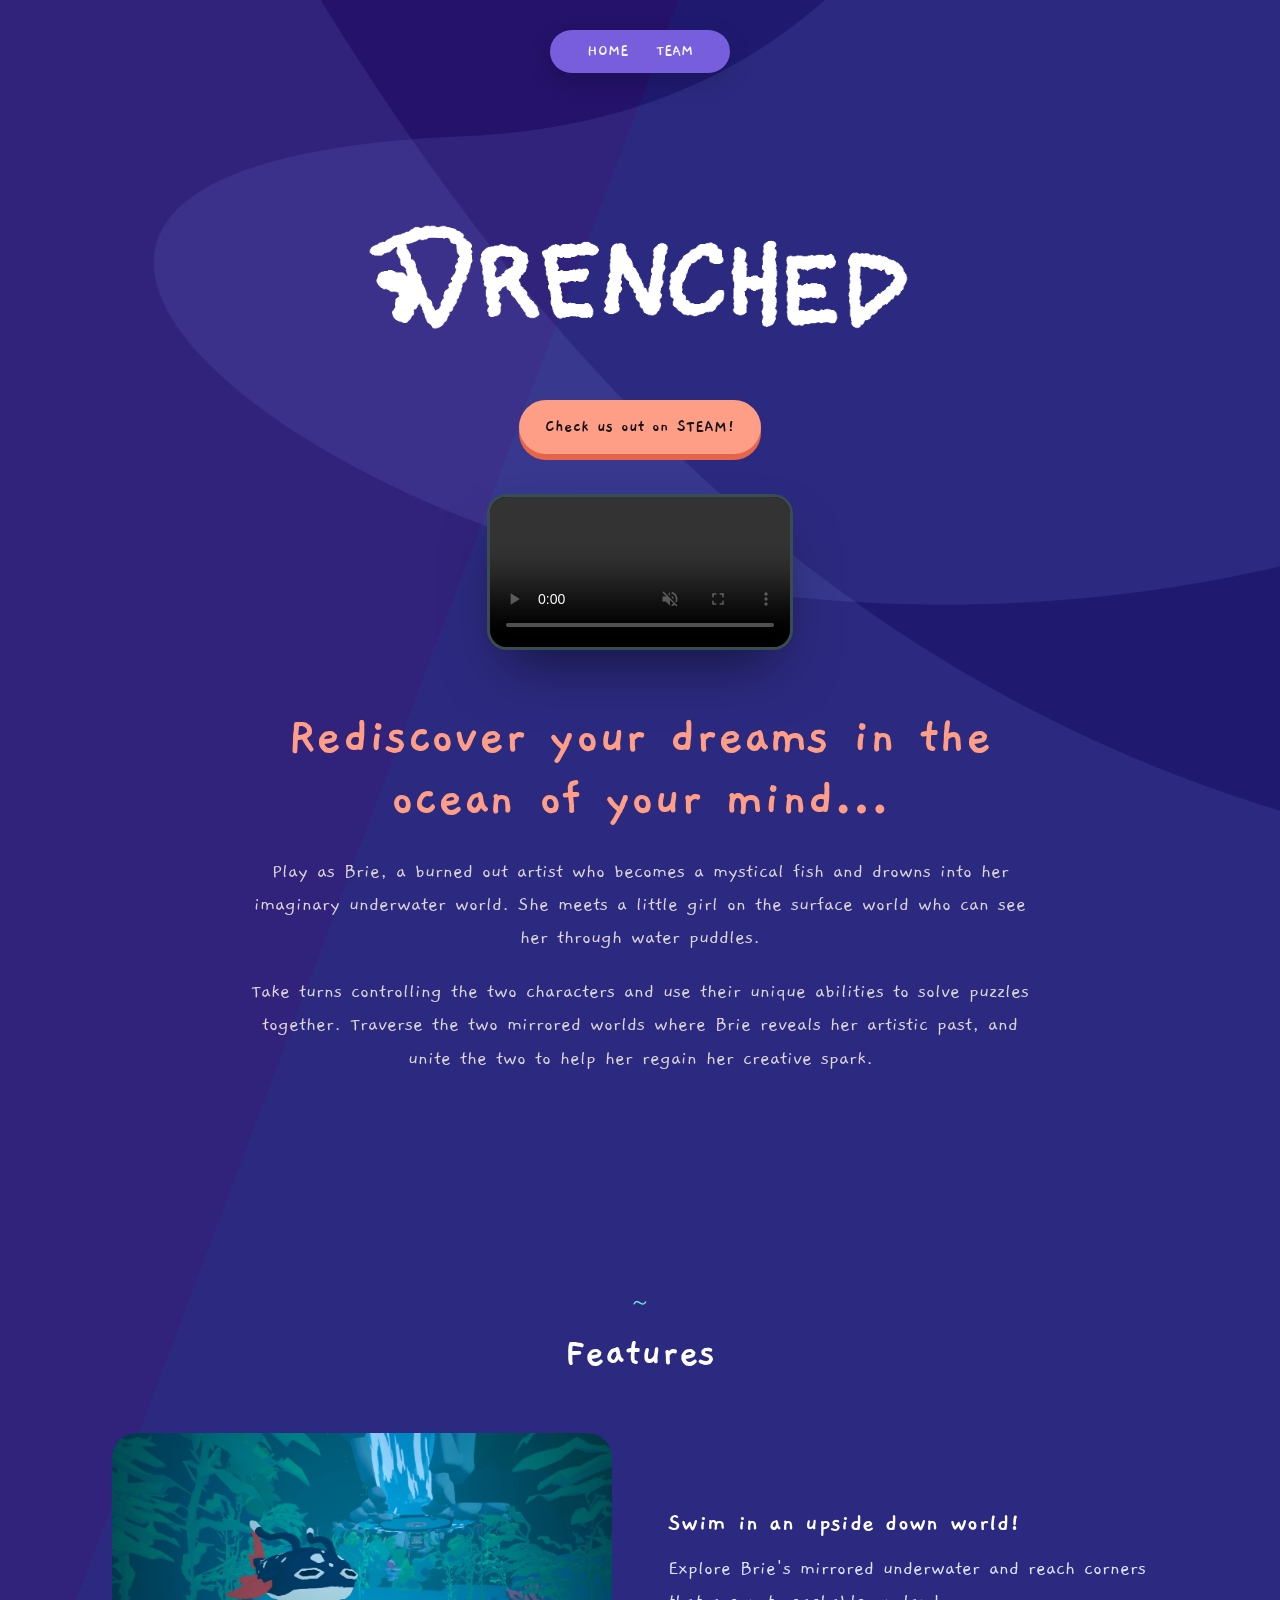
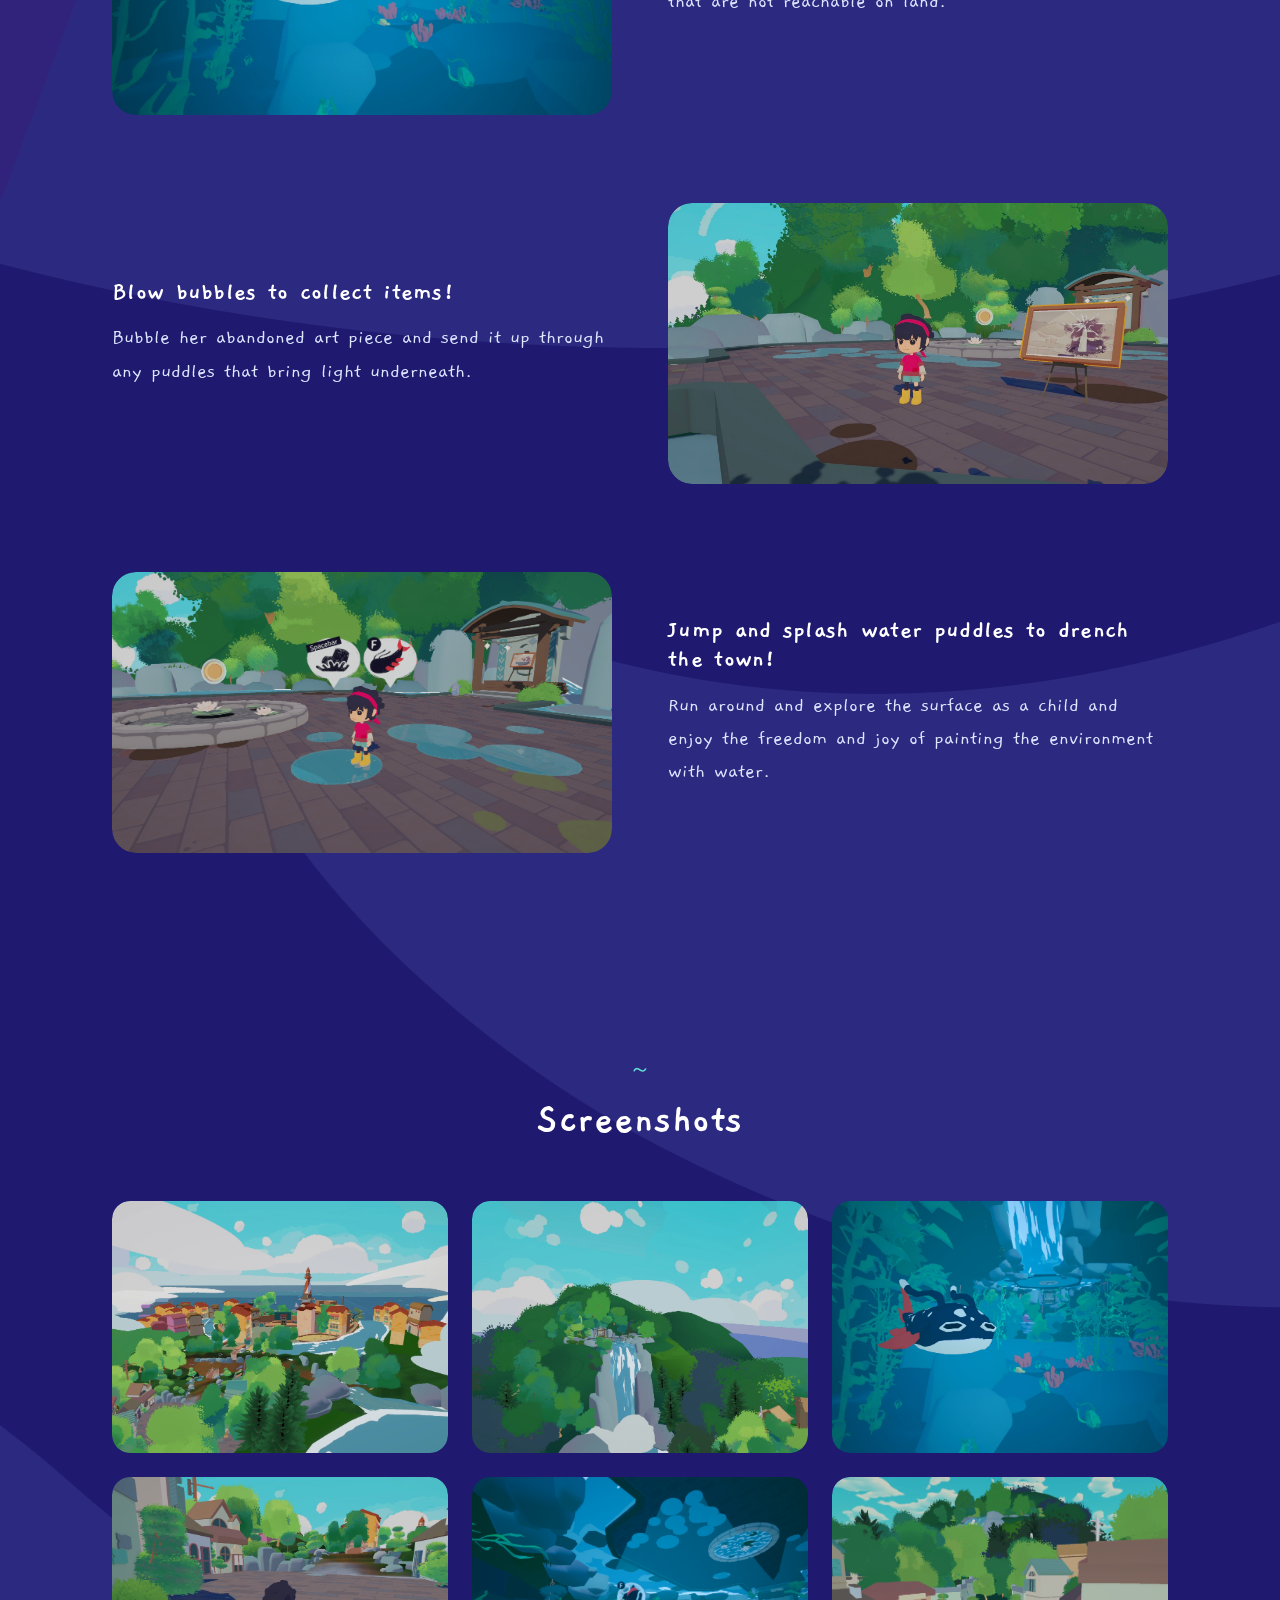
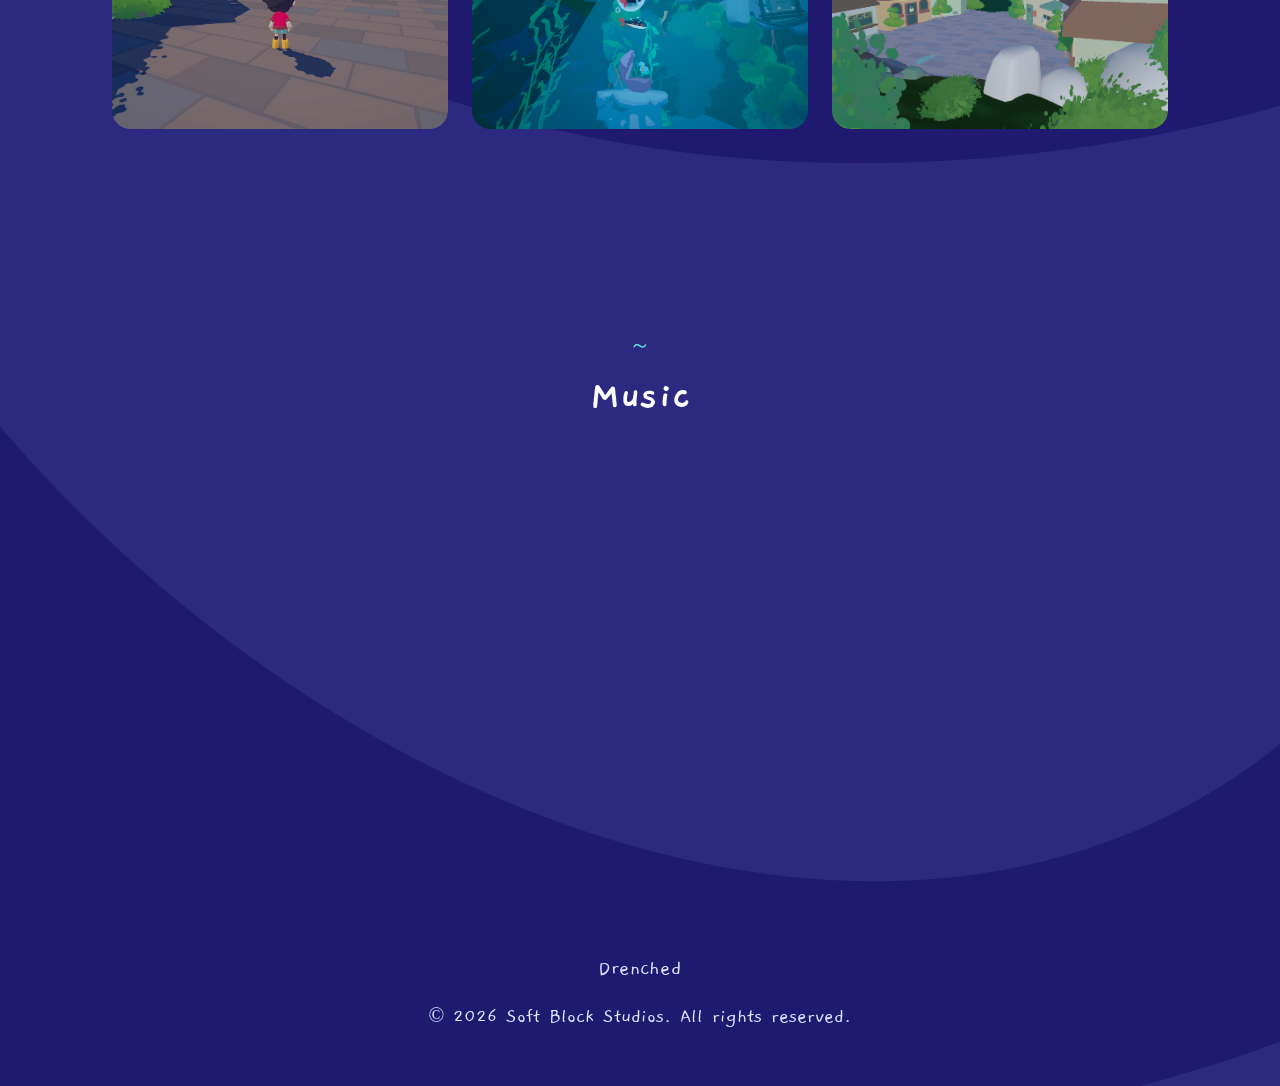
==== commit 59485536: "Update index.html" ====
--- a/index.html
+++ b/index.html
@@ -123,7 +123,7 @@
     </div>
     <div class="soundtrack-panel reveal">
       <div class="img-placeholder square">
-        <div class="ph-inner"><img src="Website Materials-20260719T050109Z-1-001\Website Materials\stickerpack\IMG_7873.PNG" alt="Album cover"><span class="big"></span>Album art, 1000×1000</div>
+        <div class="ph-inner"><img src="Website%20Materials-20260719T050109Z-1-001/Website%20Materials/stickerpack/IMG_7873.PNG" alt="Album cover"><span class="big"></span>Album art, 1000×1000</div>
       </div>
       <div class="soundtrack-copy">
         <h2>CHECK OUT OUR SOUNDTRACK!</h2>
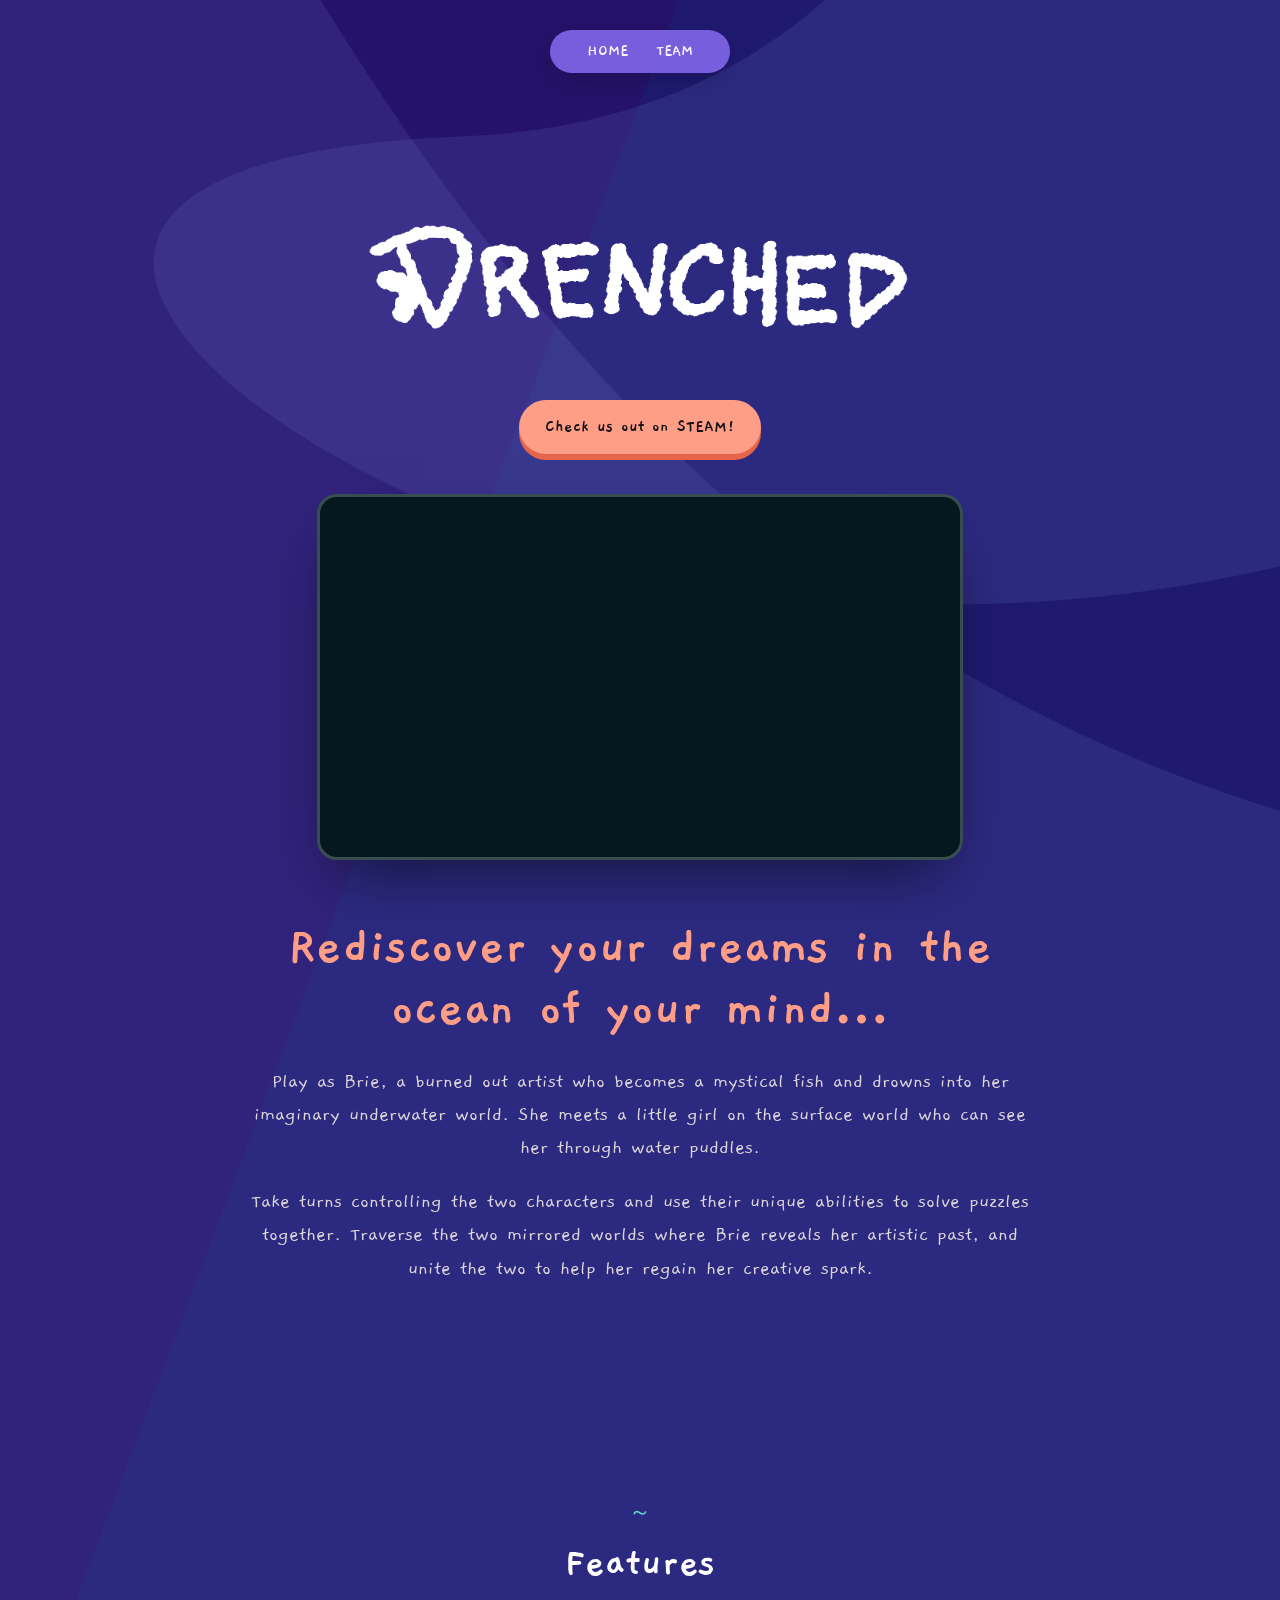
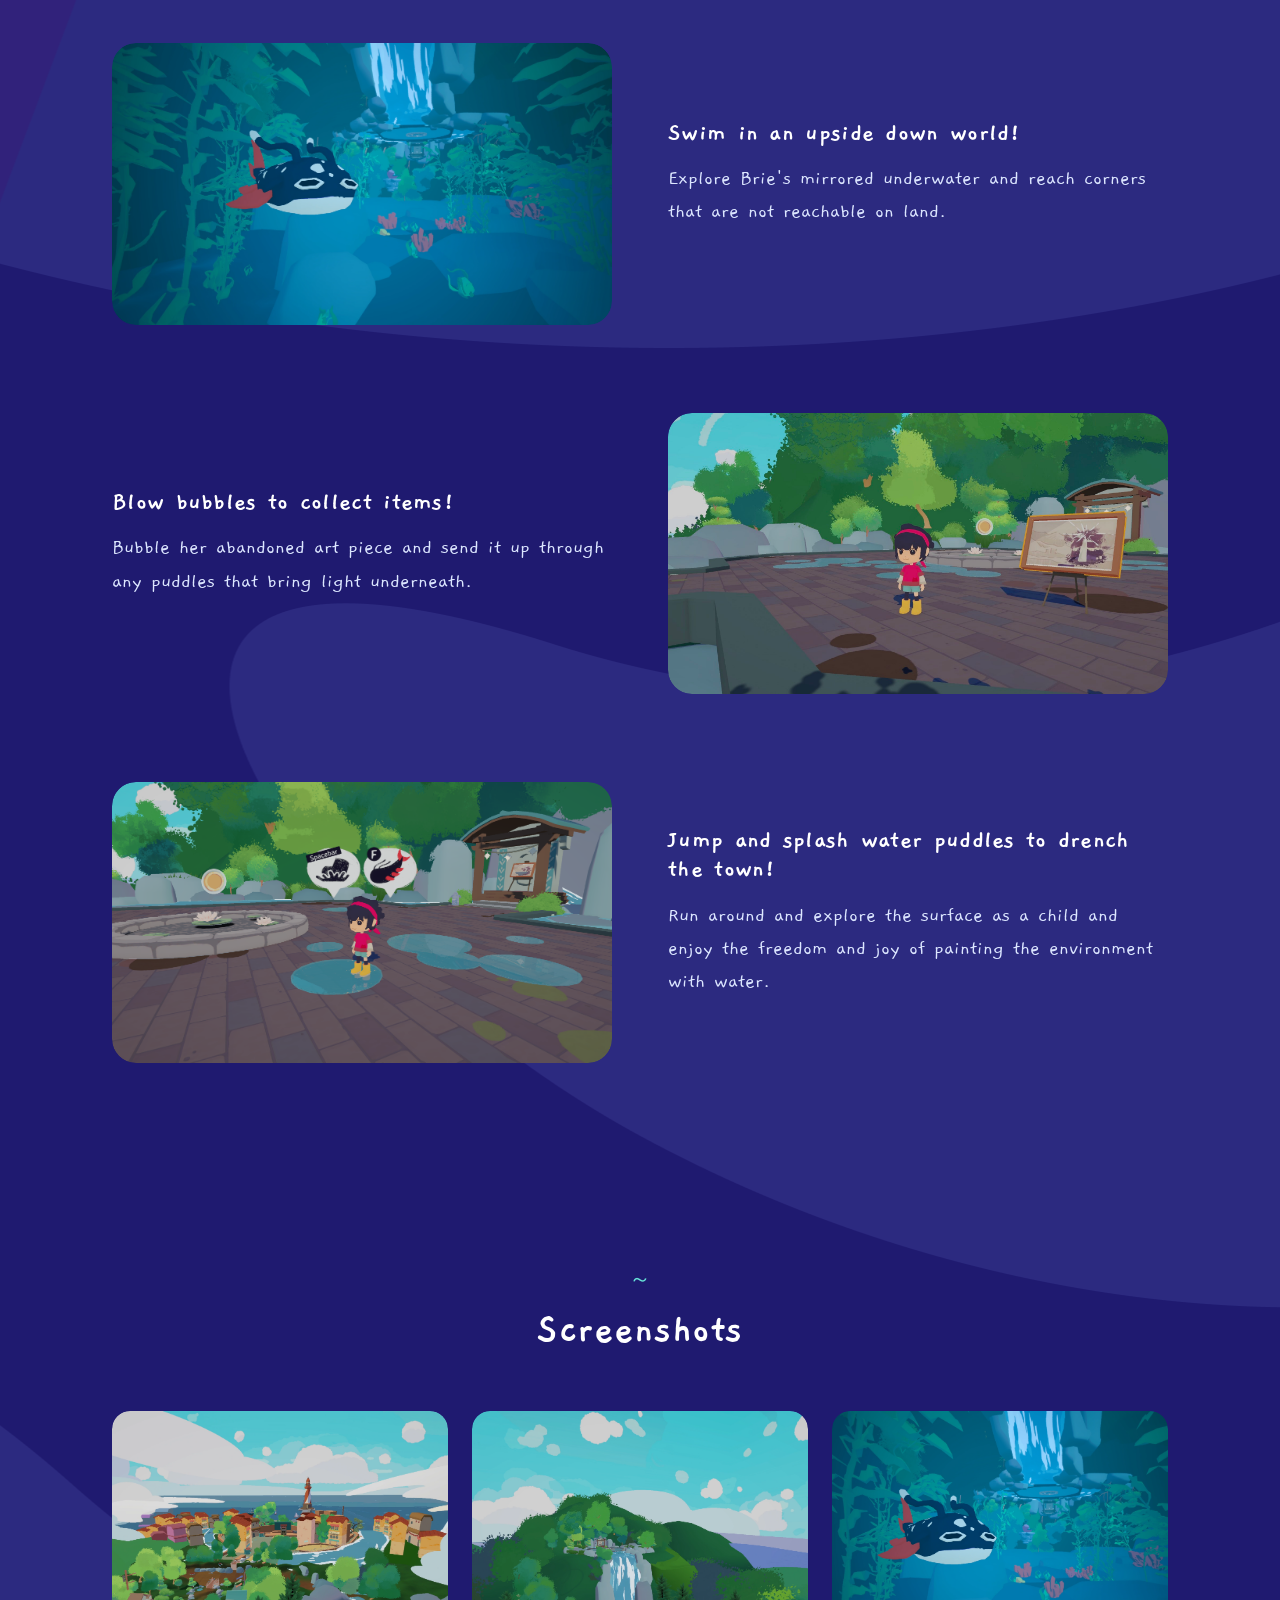
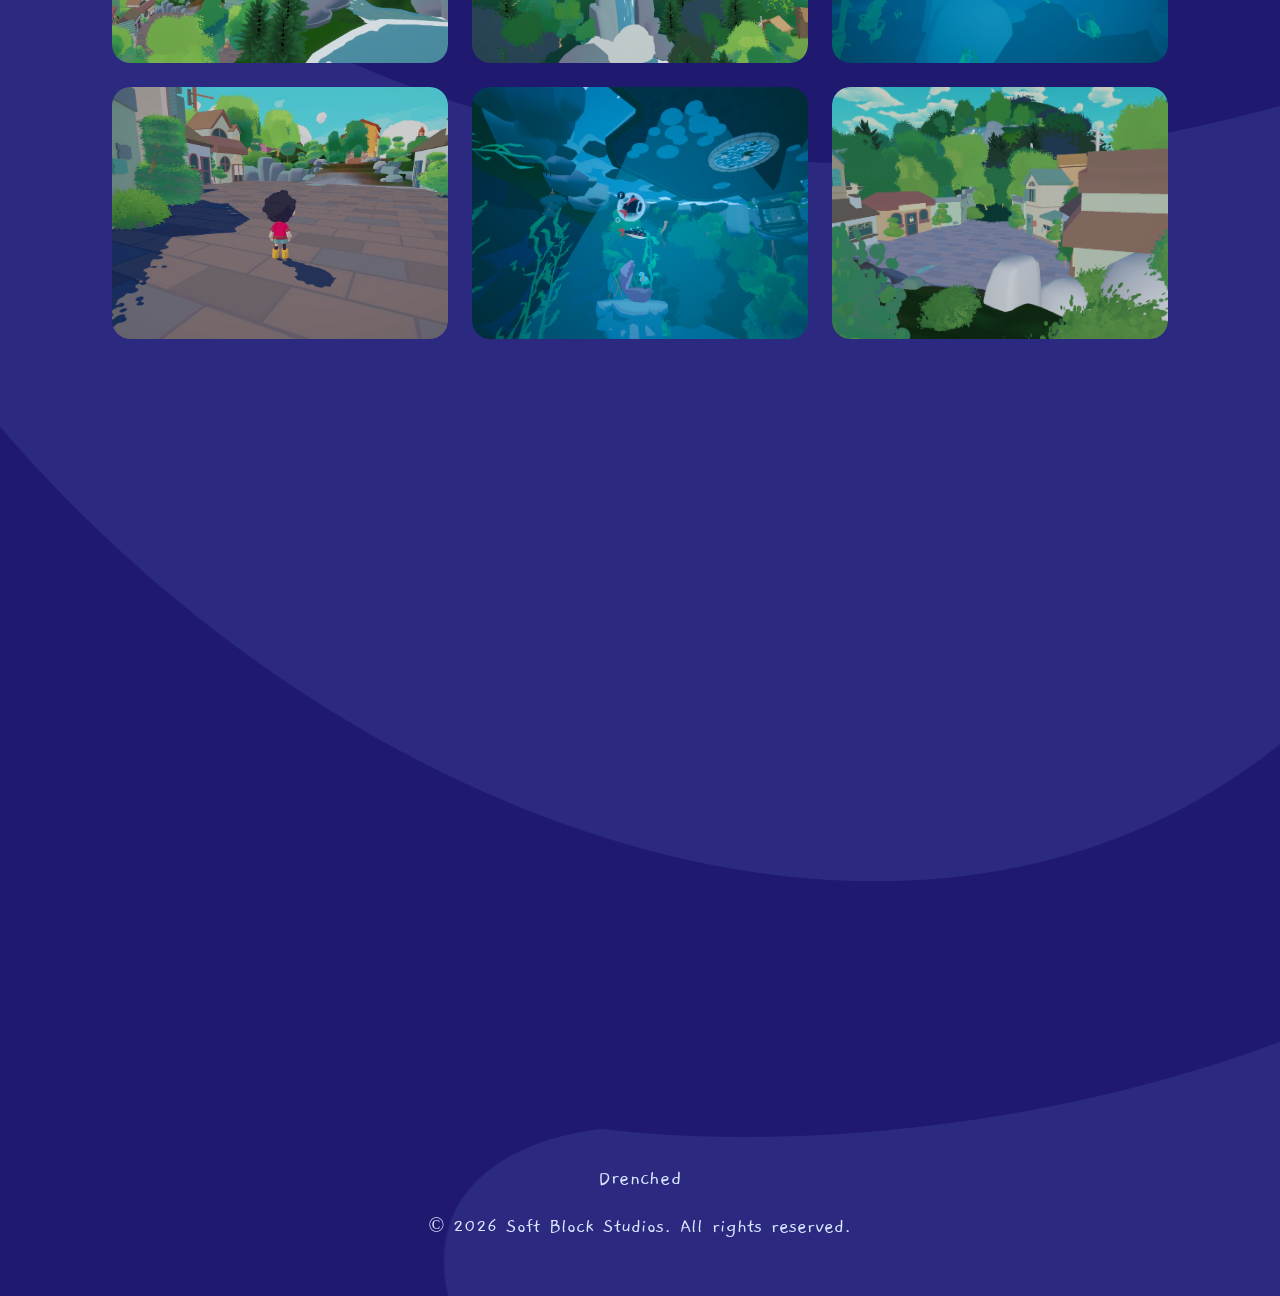
==== commit 2ba53a19: "trailer embed" ====
--- a/index.html
+++ b/index.html
@@ -35,10 +35,13 @@
 
     <div class="hero-video">
       <div class="ratio">
-      <video width="640" height="360" controls autoplay muted loop playsinline>
-  <source src="assets/Drenched_Release Trailer.mp4" type="video/mp4">
-  Your browser does not support the video tag.
-</video>
+      <iframe
+        src="https://www.youtube.com/embed/z-3d5f_GDVw"
+        title="Drenched release trailer"
+        allow="accelerometer; autoplay; clipboard-write; encrypted-media; gyroscope; picture-in-picture; web-share"
+        referrerpolicy="strict-origin-when-cross-origin"
+        allowfullscreen>
+      </iframe>
       </div>
     </div>
 
--- a/styles.css
+++ b/styles.css
@@ -194,10 +194,10 @@
   background: #06181d;
 }
 .hero-video .ratio {
-  position: static;
-  width: auto;
+  position: relative;
+  width: 640px;
   max-width: 100%;
-  padding-top: 0;
+  aspect-ratio: 16 / 9;
   background: transparent;
 }
 .hero-video video {
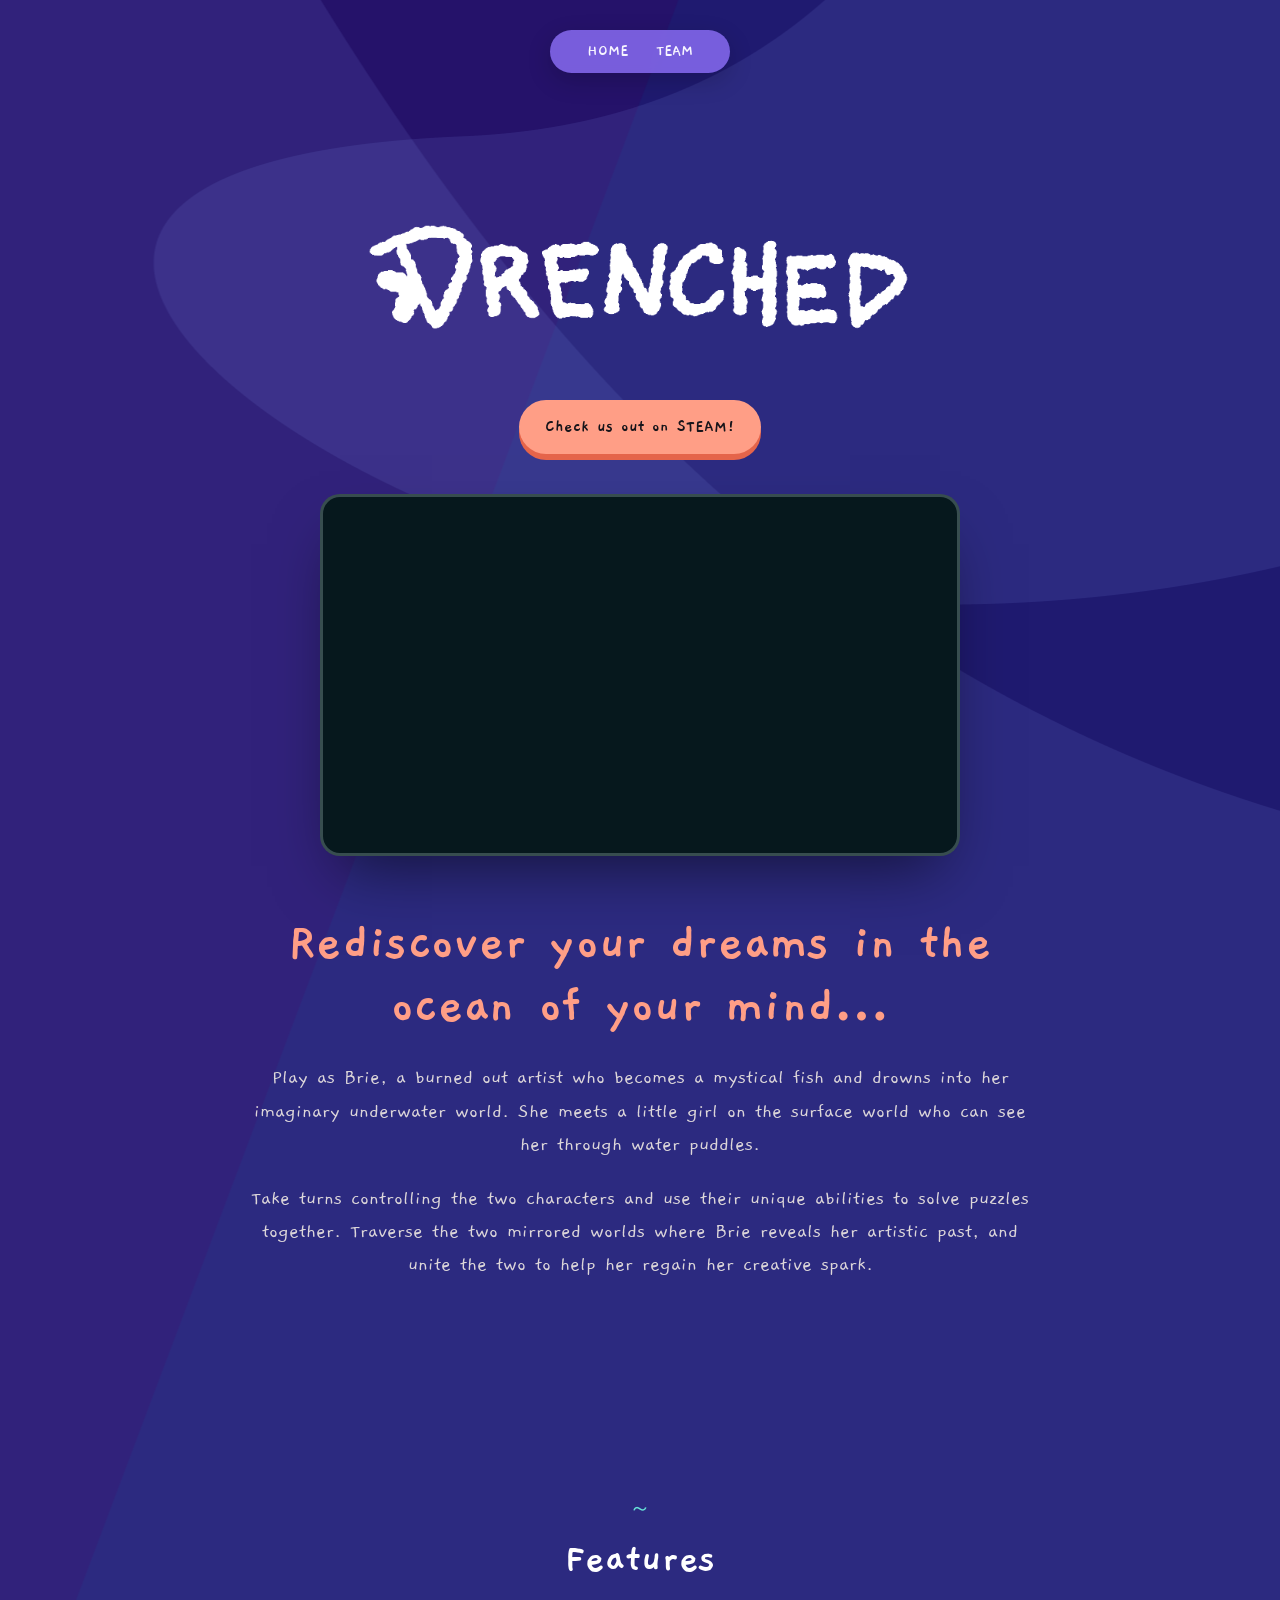
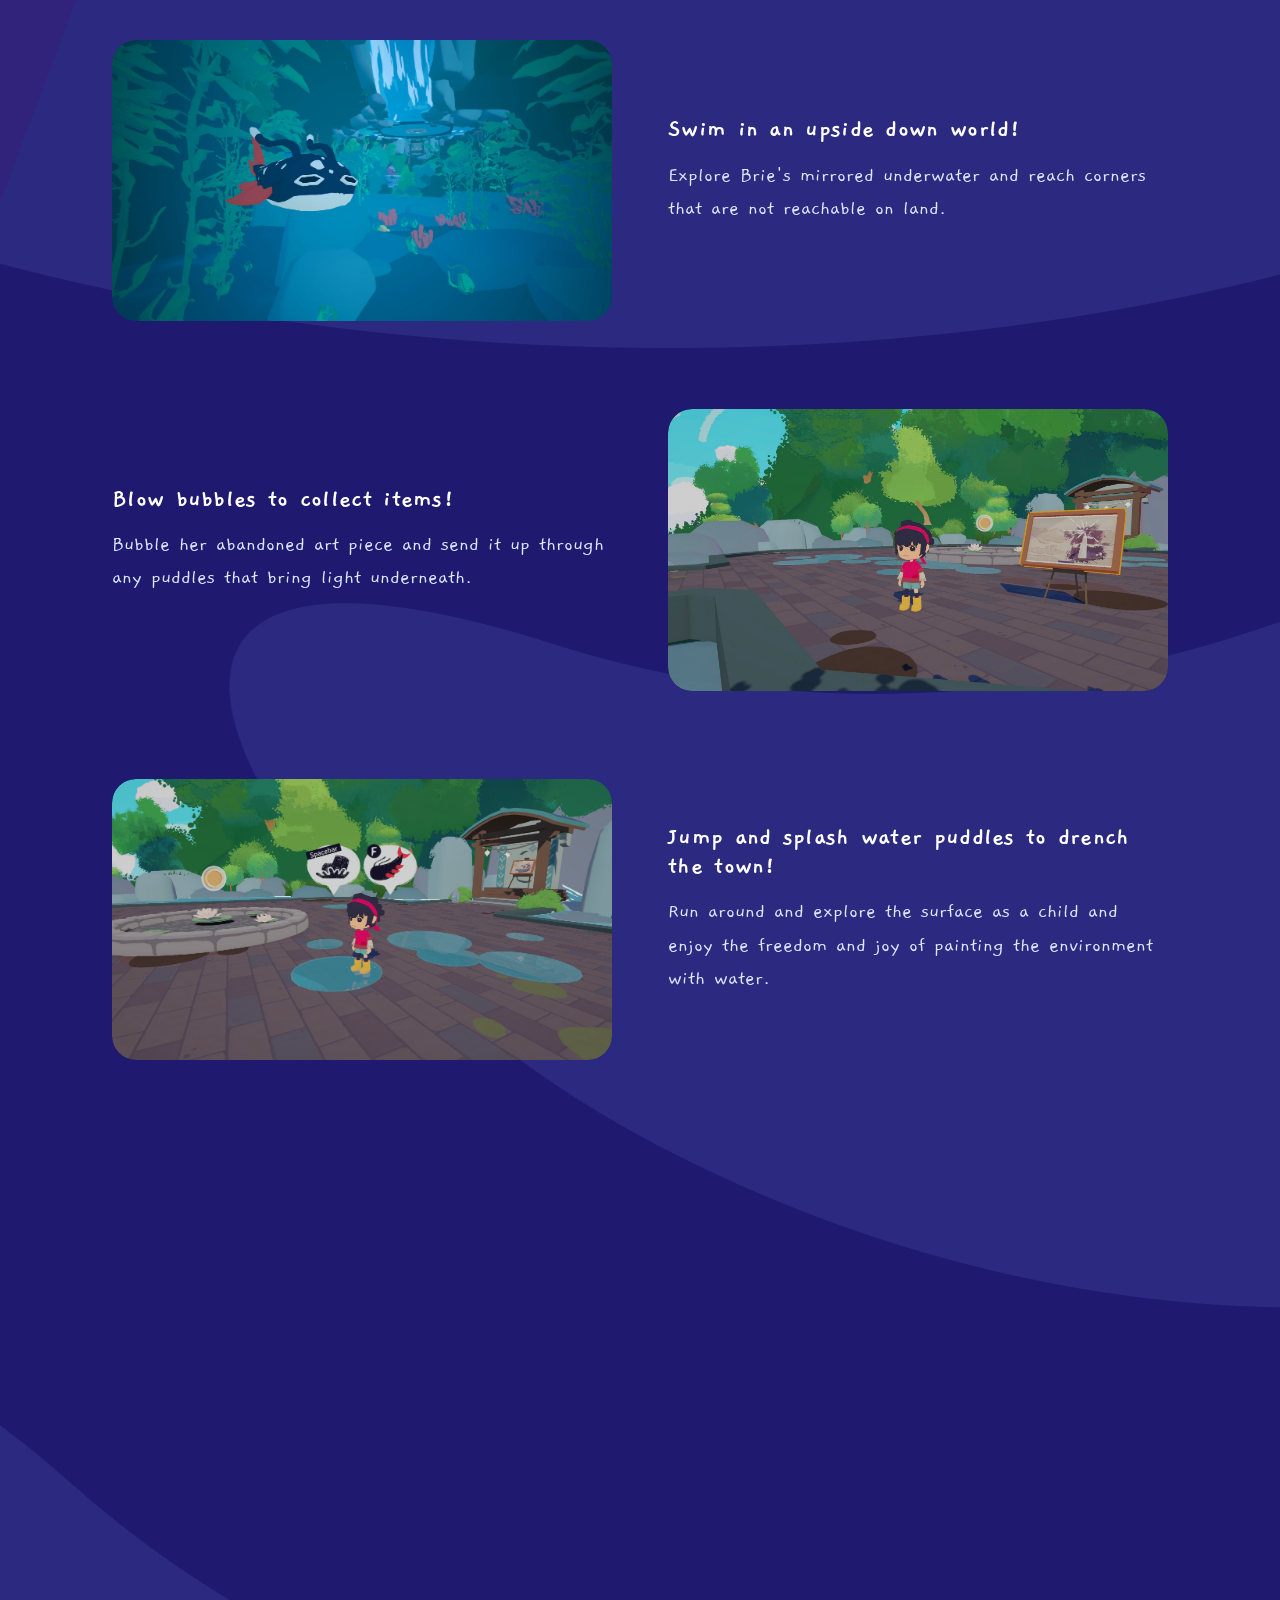
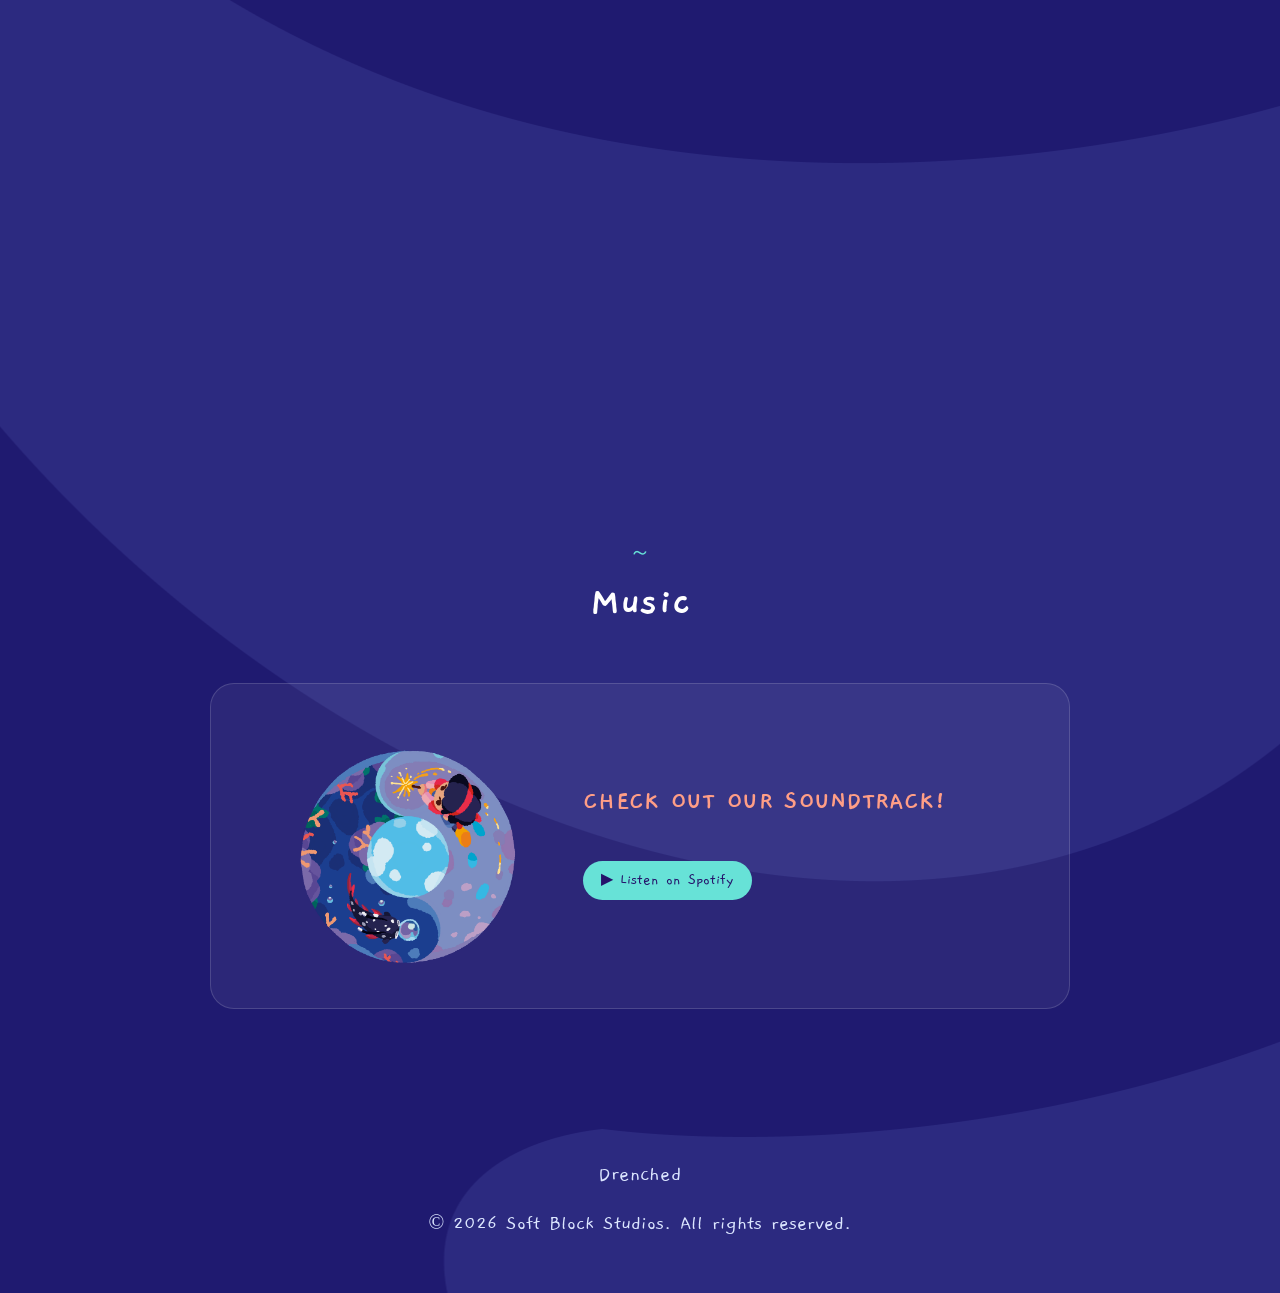
==== commit be7ad254: "bug fix" ====
--- a/index.html
+++ b/index.html
@@ -35,13 +35,31 @@
 
     <div class="hero-video">
       <div class="ratio">
-      <iframe
-        src="https://www.youtube.com/embed/z-3d5f_GDVw"
-        title="Drenched release trailer"
-        allow="accelerometer; autoplay; clipboard-write; encrypted-media; gyroscope; picture-in-picture; web-share"
-        referrerpolicy="strict-origin-when-cross-origin"
-        allowfullscreen>
-      </iframe>
+        <iframe
+          id="release-trailer"
+          title="Drenched release trailer"
+          allow="accelerometer; autoplay; clipboard-write; encrypted-media; gyroscope; picture-in-picture; web-share"
+          referrerpolicy="strict-origin-when-cross-origin"
+          hidden
+          allowfullscreen>
+        </iframe>
+        <p id="trailer-preview-note" class="trailer-preview-note" hidden>
+          YouTube video embeds need a web address. Open this page through a local web server, such as VS Code Live Server, or
+          <a href="https://www.youtube.com/watch?v=z-3d5f_GDVw">watch the trailer on YouTube</a>.
+        </p>
+        <noscript><a href="https://www.youtube.com/watch?v=z-3d5f_GDVw">Watch the Drenched release trailer on YouTube</a></noscript>
+        <script>
+          const trailerUrl = new URL("https://www.youtube.com/embed/z-3d5f_GDVw");
+          const trailerFrame = document.getElementById("release-trailer");
+          if (window.location.origin === "null") {
+            document.getElementById("trailer-preview-note").hidden = false;
+          } else {
+            trailerUrl.searchParams.set("enablejsapi", "1");
+            trailerUrl.searchParams.set("origin", window.location.origin);
+            trailerFrame.src = trailerUrl.toString();
+            trailerFrame.hidden = false;
+          }
+        </script>
       </div>
     </div>
 
--- a/styles.css
+++ b/styles.css
@@ -184,8 +184,8 @@
   box-shadow: 0 4px 0 var(--coral-dark);
 }
 .hero-video {
-  width: fit-content;
-  max-width: 100%;
+  width: calc(100% - 32px);
+  max-width: 640px;
   margin: 0 auto;
   border-radius: 20px;
   overflow: hidden;
@@ -195,8 +195,7 @@
 }
 .hero-video .ratio {
   position: relative;
-  width: 640px;
-  max-width: 100%;
+  width: 100%;
   aspect-ratio: 16 / 9;
   background: transparent;
 }
@@ -209,6 +208,27 @@
 }
 .hero-video iframe {
   position: absolute; inset: 0; width: 100%; height: 100%; border: 0;
+}
+.hero-video iframe[hidden] {
+  display: none;
+}
+.hero-video .trailer-preview-note {
+  position: absolute;
+  inset: 0;
+  display: grid;
+  align-content: center;
+  justify-items: center;
+  gap: 8px;
+  margin: 0;
+  padding: 24px;
+  text-align: center;
+  color: var(--ink);
+}
+.hero-video .trailer-preview-note[hidden] {
+  display: none;
+}
+.hero-video .trailer-preview-note a {
+  color: var(--teal);
 }
 .hero-copy {
   max-width: 780px;
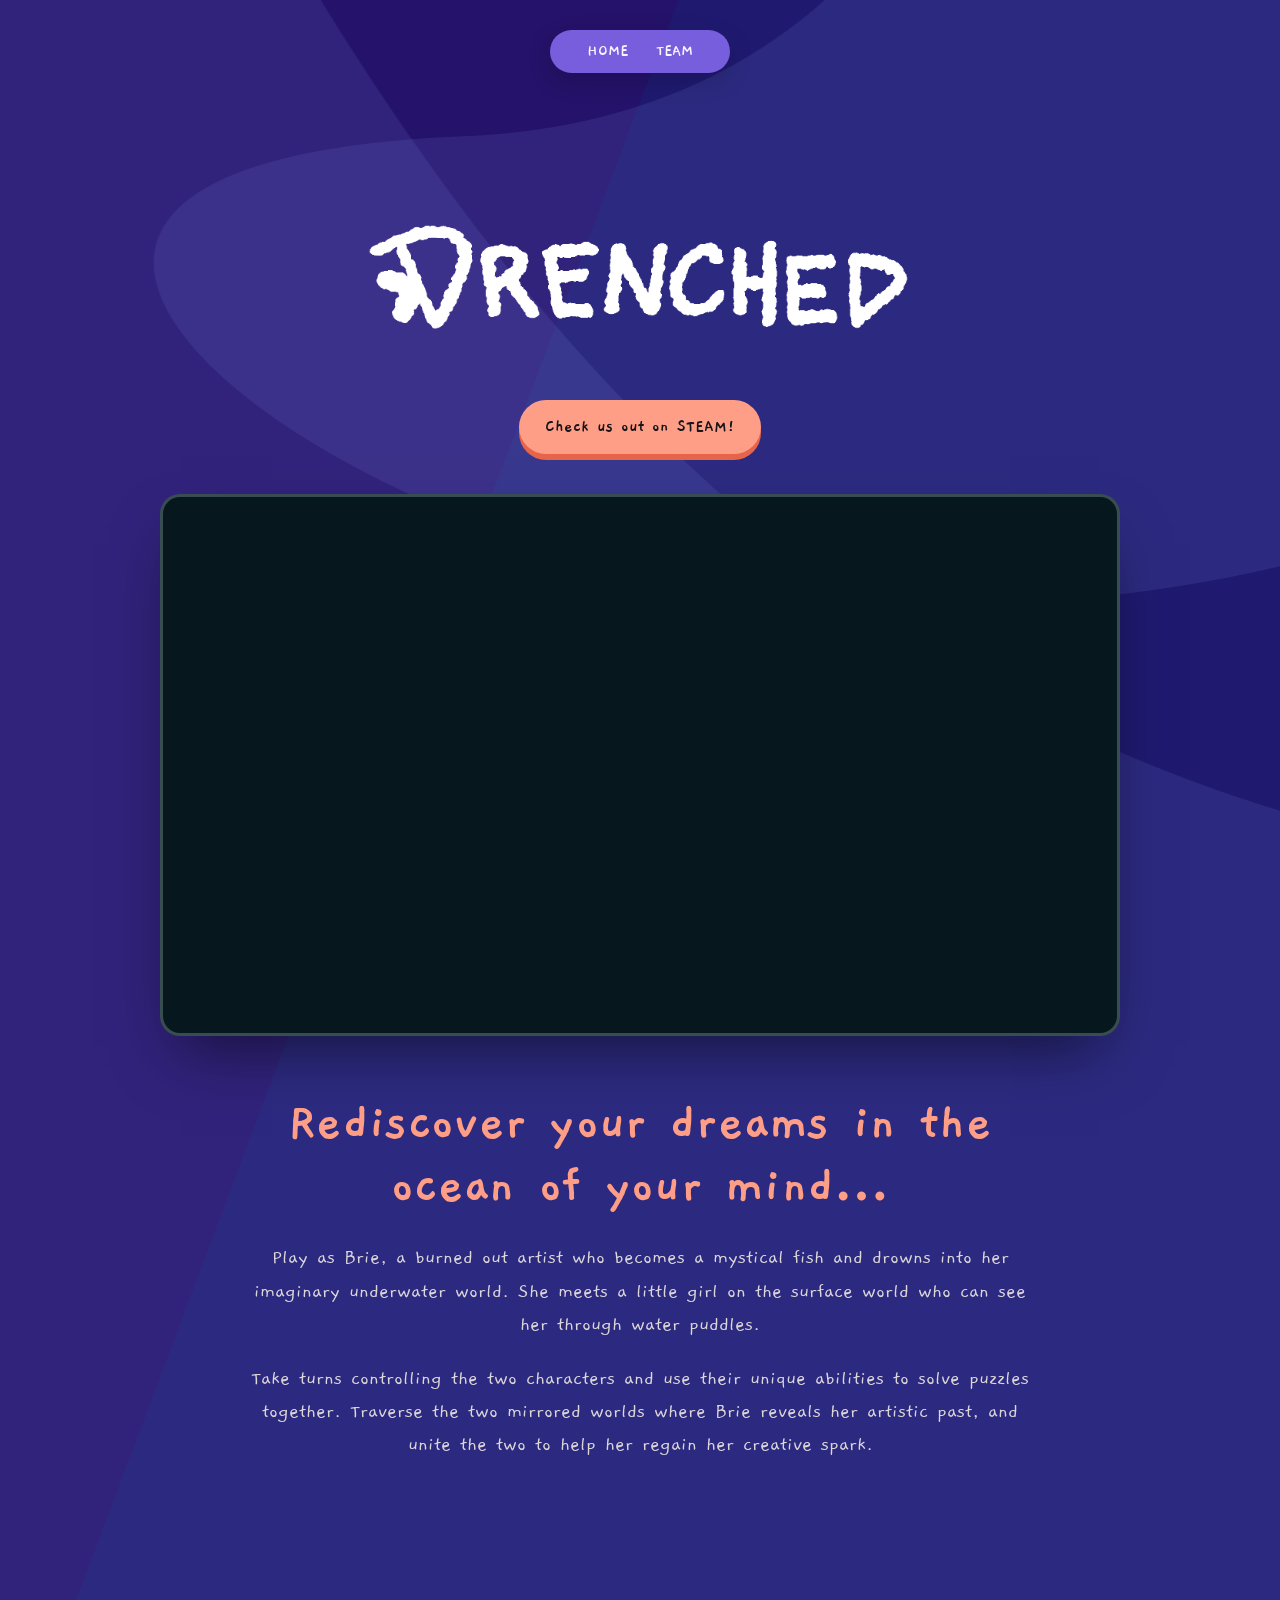
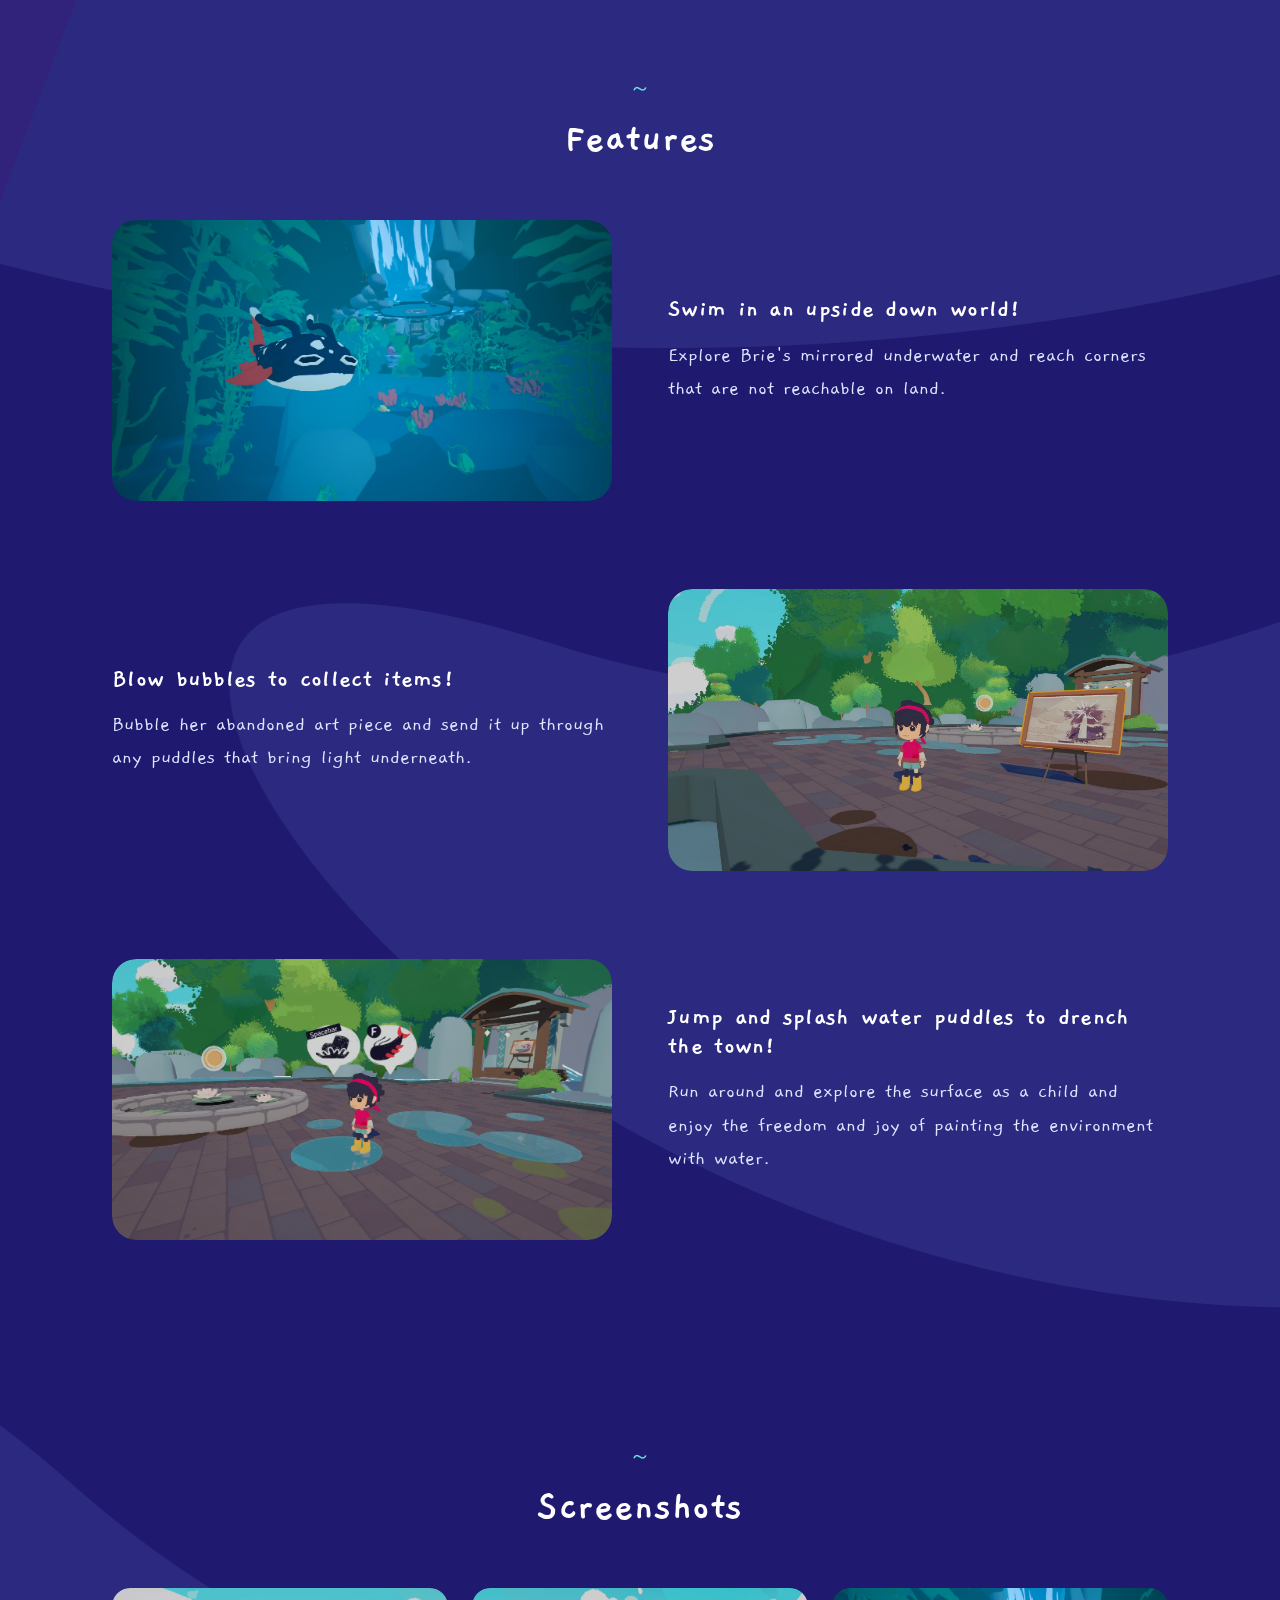
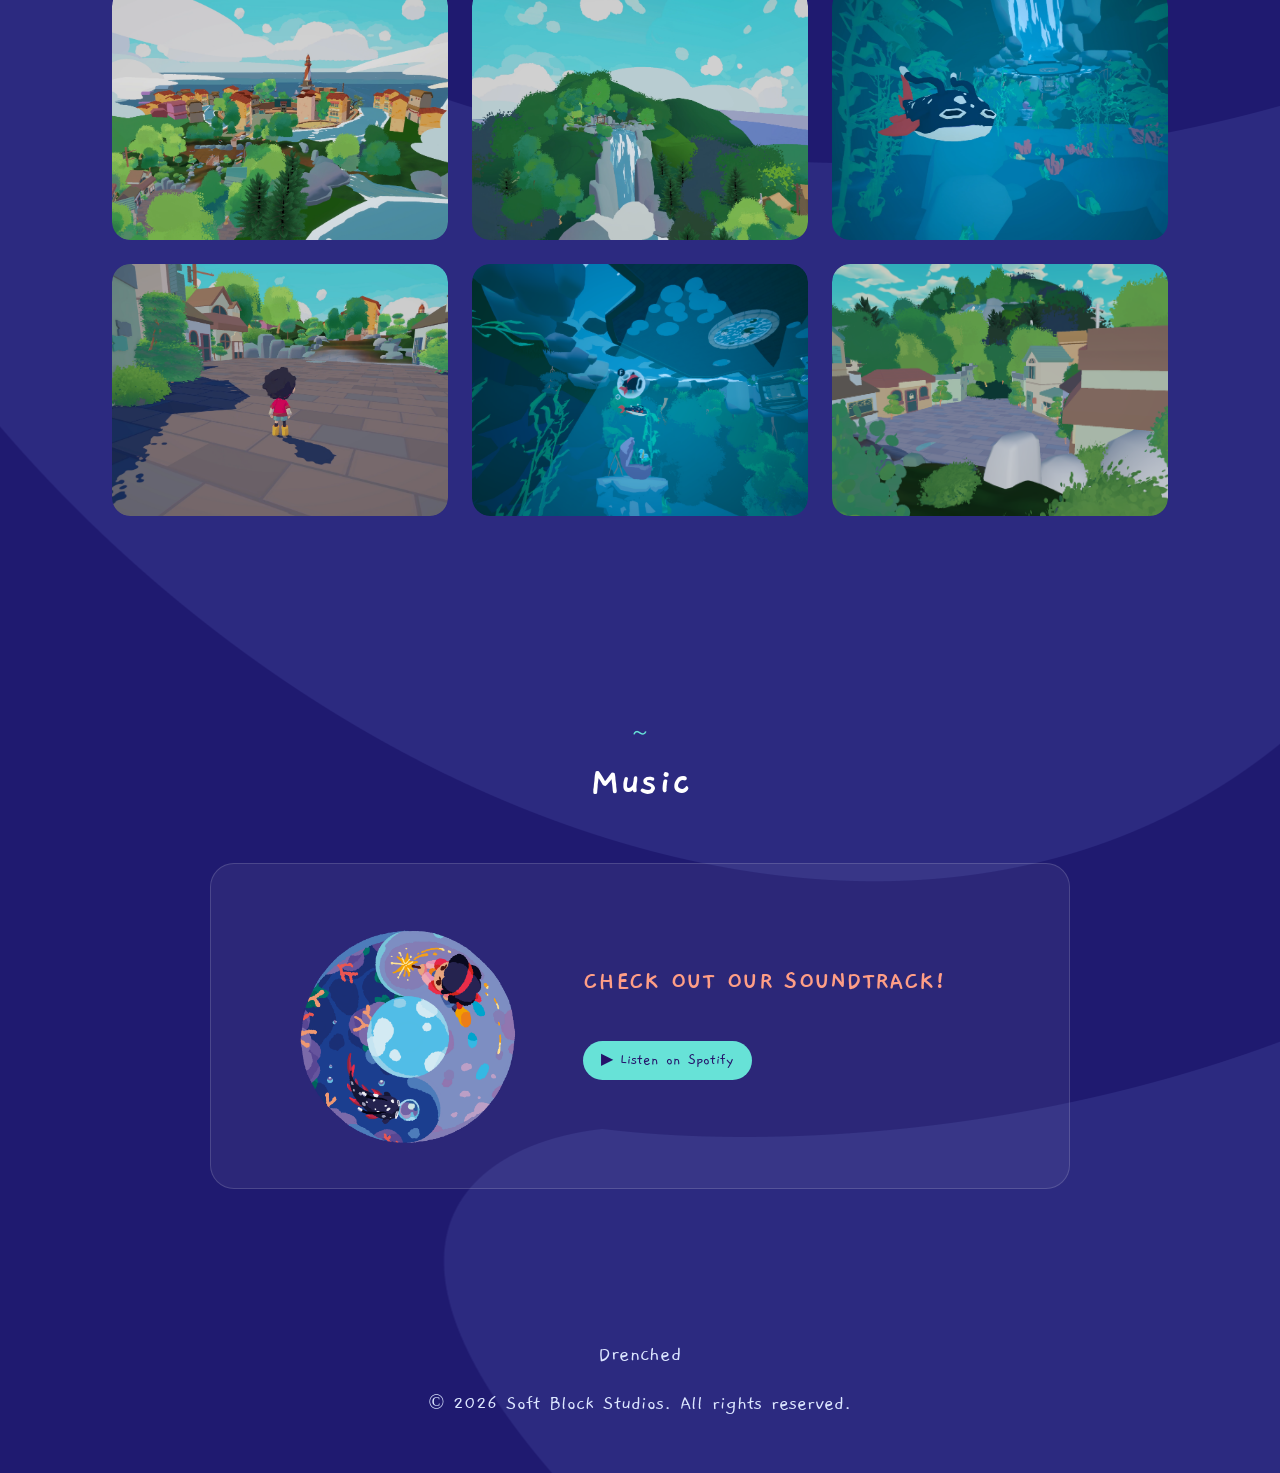
==== commit 272b827e: "video player fix" ====
--- a/index.html
+++ b/index.html
@@ -56,6 +56,8 @@
           } else {
             trailerUrl.searchParams.set("enablejsapi", "1");
             trailerUrl.searchParams.set("origin", window.location.origin);
+            trailerUrl.searchParams.set("autoplay", "1");
+            trailerUrl.searchParams.set("mute", "1");
             trailerFrame.src = trailerUrl.toString();
             trailerFrame.hidden = false;
           }
--- a/styles.css
+++ b/styles.css
@@ -185,7 +185,7 @@
 }
 .hero-video {
   width: calc(100% - 32px);
-  max-width: 640px;
+  max-width: 960px;
   margin: 0 auto;
   border-radius: 20px;
   overflow: hidden;
